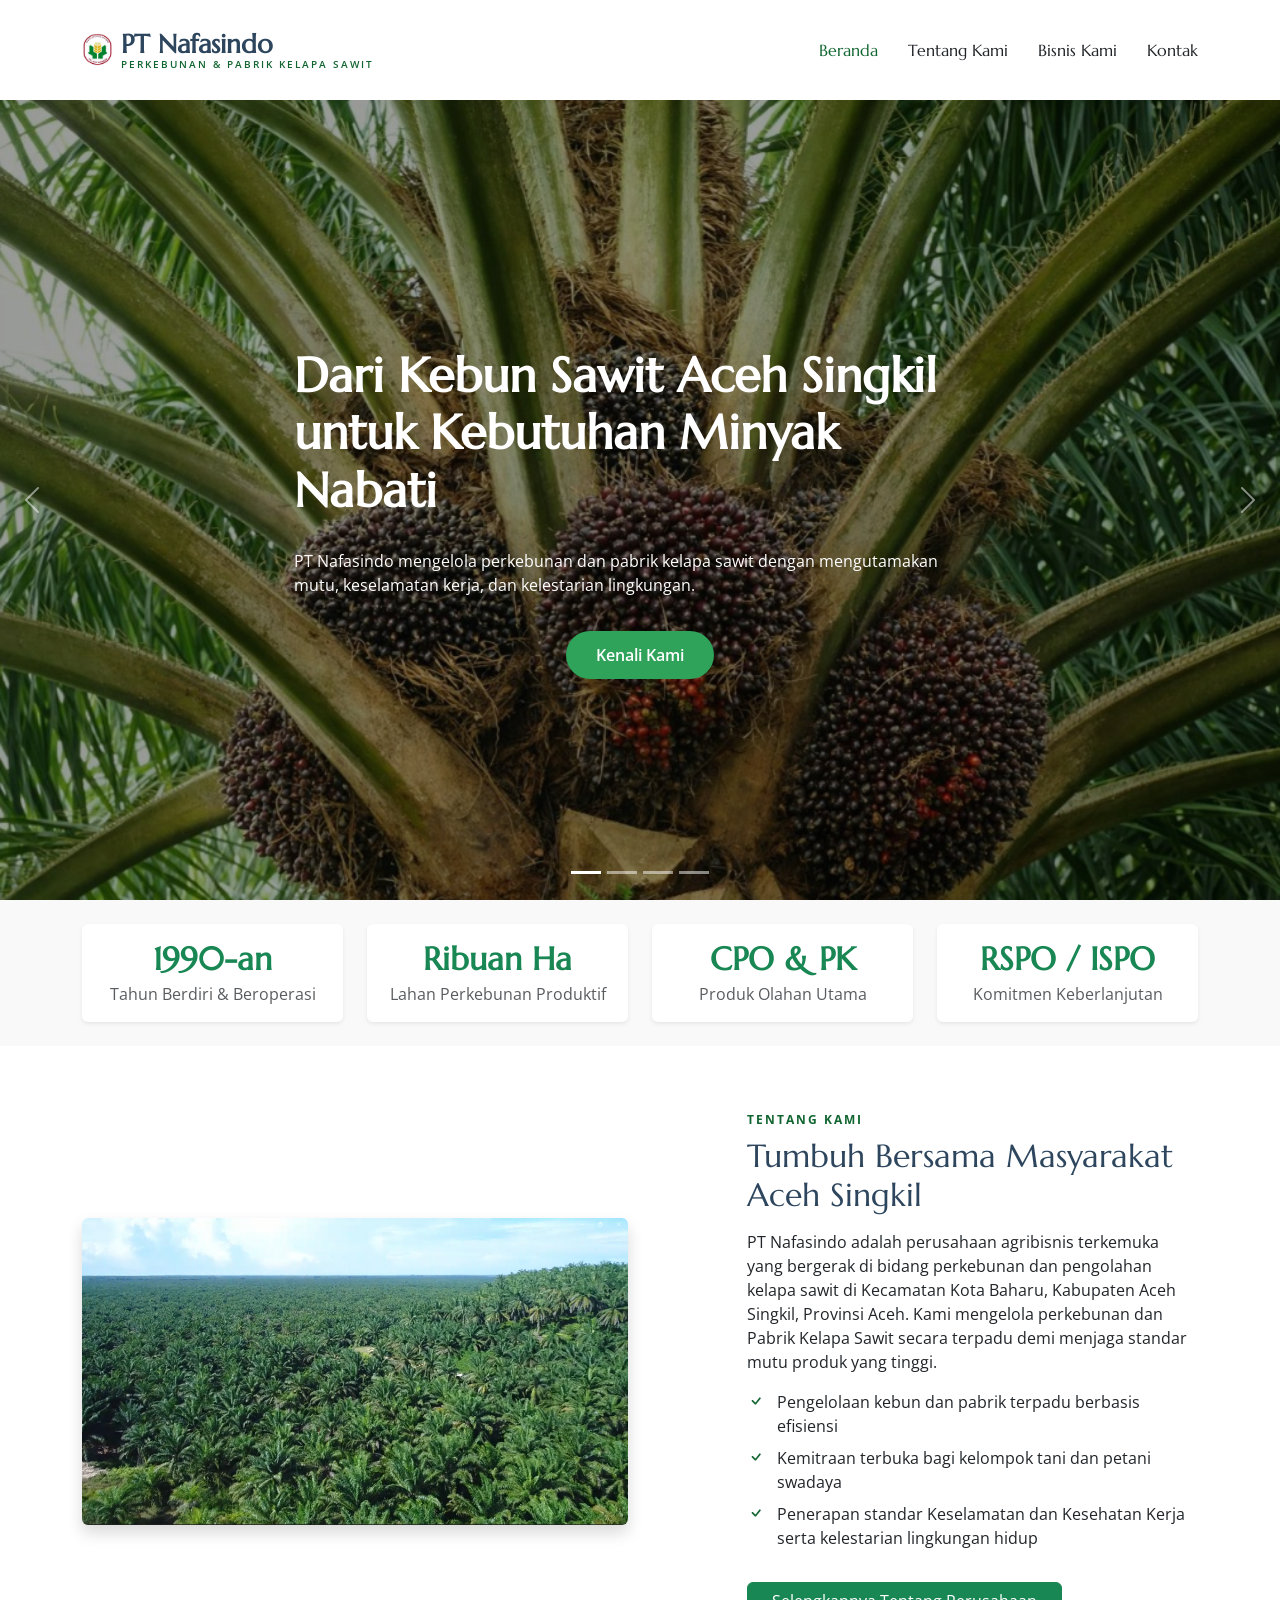
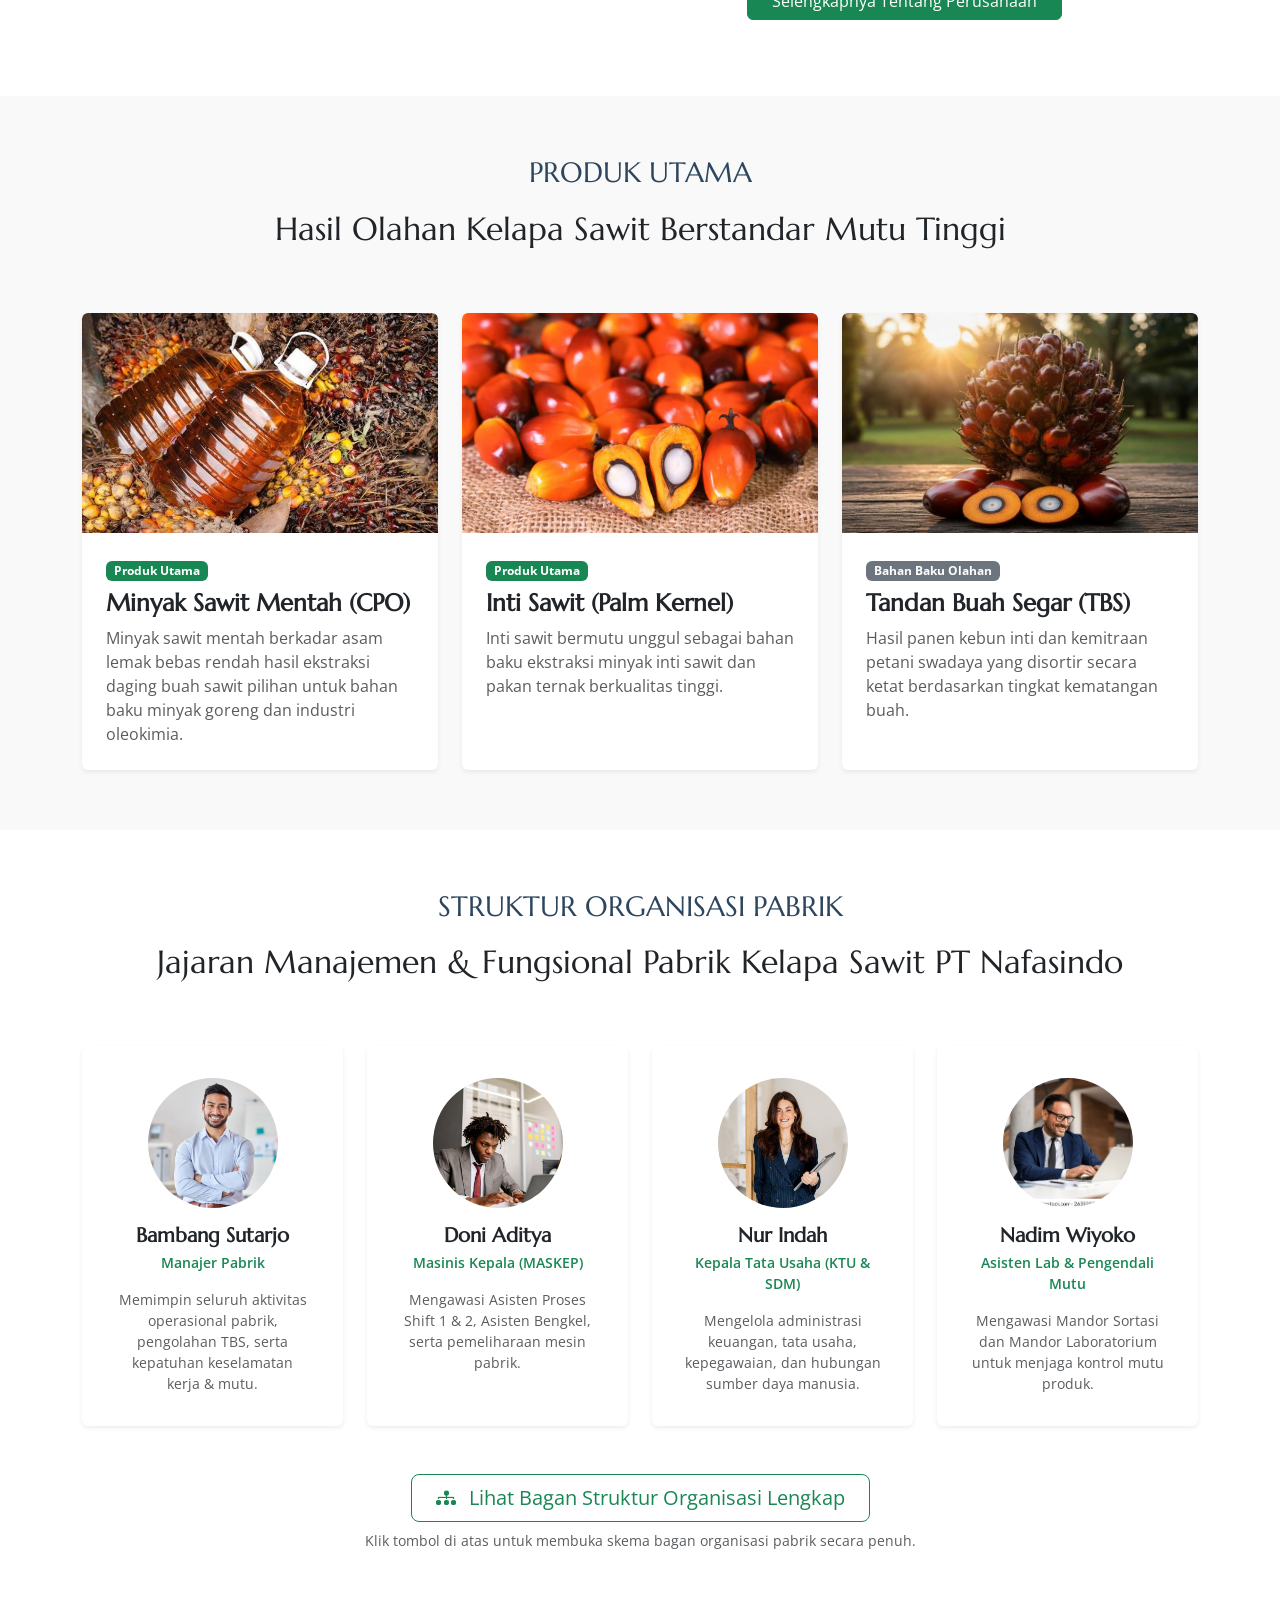
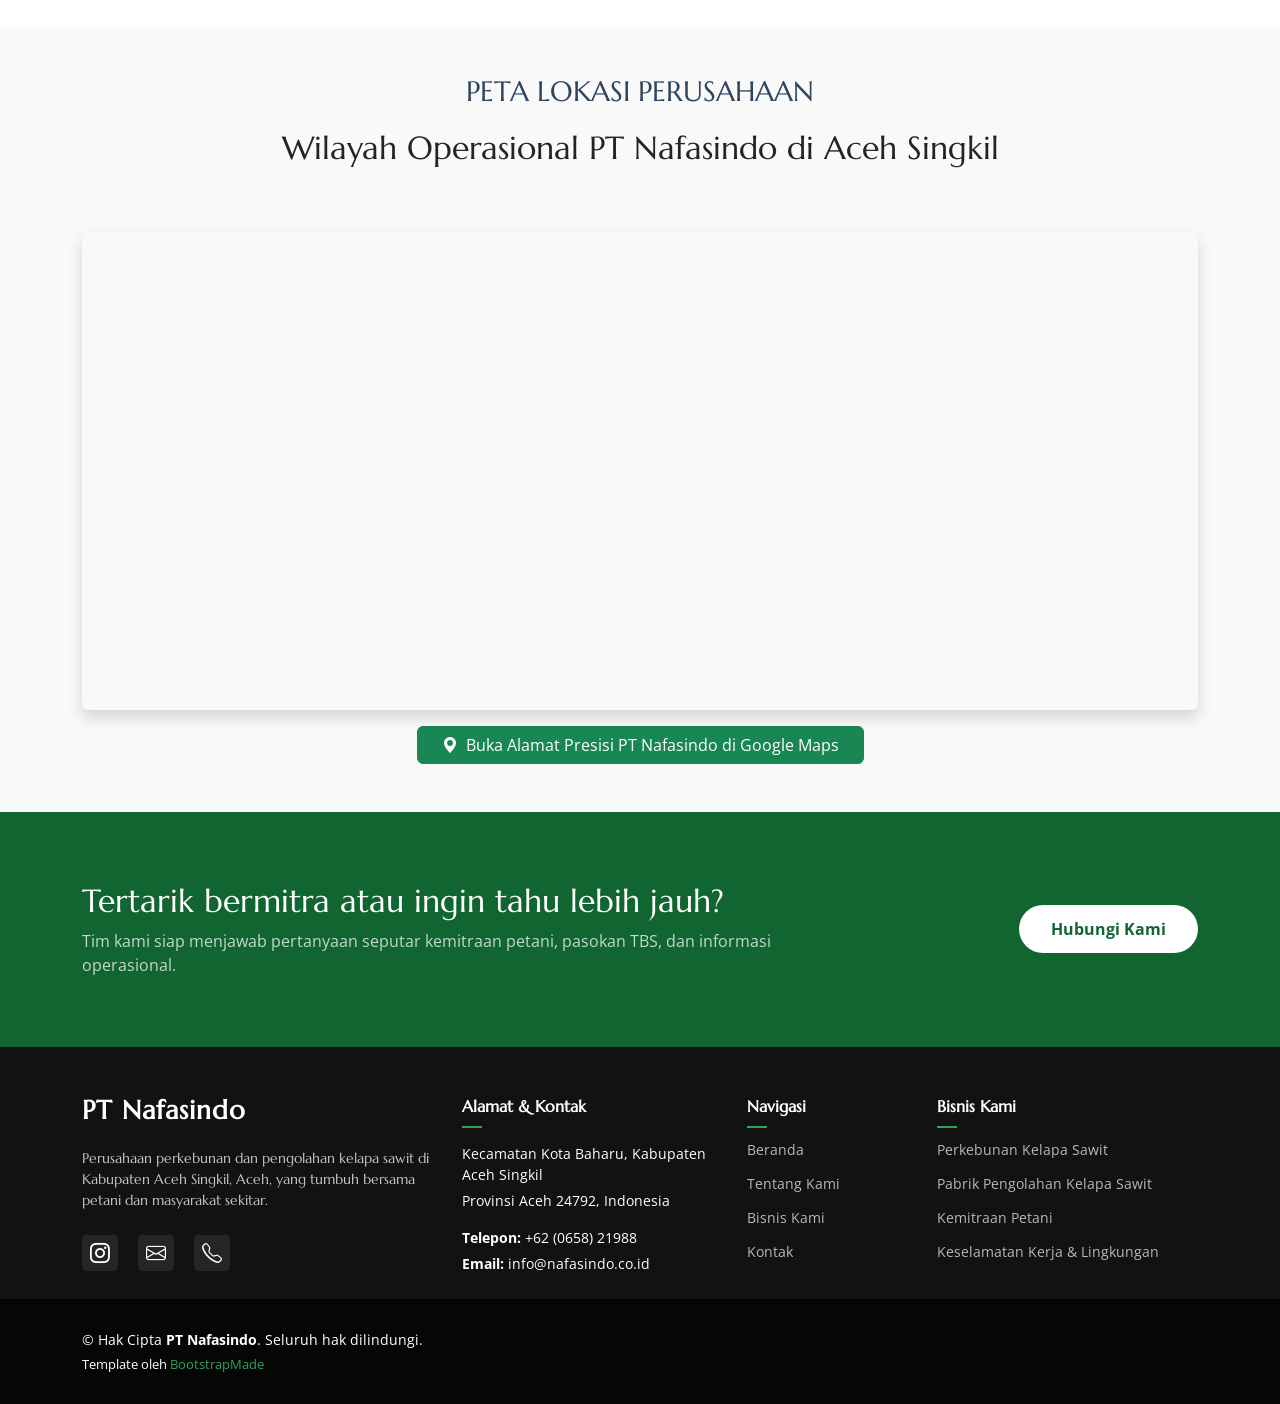
==== index.html @ 1cd4e0b7 "pindah file ke akar" ====
<!DOCTYPE html>
<html lang="id">

<head>
  <meta charset="utf-8">
  <meta content="width=device-width, initial-scale=1.0" name="viewport">
  <title>Beranda - PT Nafasindo</title>
  <meta name="description" content="PT Nafasindo - Perusahaan Perkebunan dan Pabrik Pengolahan Kelapa Sawit Terintegrasi di Aceh Singkil.">
  <meta name="keywords" content="PT Nafasindo, Kelapa Sawit, Perkebunan Sawit, Aceh Singkil, CPO, Inti Sawit">

  <link href="assets/img/favicon.png" rel="icon">
  <link href="assets/img/apple-touch-icon.png" rel="apple-touch-icon">

  <link href="https://fonts.googleapis.com" rel="preconnect">
  <link href="https://fonts.gstatic.com" rel="preconnect" crossorigin>
  <link href="https://fonts.googleapis.com/css2?family=Open+Sans:ital,wght@0,300;0,400;0,500;0,600;0,700;0,800&family=Marcellus:wght@400&display=swap" rel="stylesheet">

  <link href="assets/vendor/bootstrap/css/bootstrap.min.css" rel="stylesheet">
  <link href="assets/vendor/bootstrap-icons/bootstrap-icons.css" rel="stylesheet">
  <link href="assets/vendor/aos/aos.css" rel="stylesheet">
  <link href="assets/vendor/swiper/swiper-bundle.min.css" rel="stylesheet">
  <link href="assets/vendor/glightbox/css/glightbox.min.css" rel="stylesheet">

  <link href="assets/css/main.css" rel="stylesheet">
  <link href="assets/css/nafasindo.css" rel="stylesheet">
</head>

<body class="index-page">

  <!-- Bilah Navigasi Atas -->
  <header id="header" class="header d-flex align-items-center position-relative">
    <div class="container-fluid container-xl position-relative d-flex align-items-center justify-content-between">
      <a href="index.html" class="logo d-flex align-items-center">
        <img src="assets/img/logo perusahaan.jpg" alt="Logo PT Nafasindo" class="me-2" style="max-height: 40px;">
        <span class="sitename">PT Nafasindo<small>PERKEBUNAN &amp; PABRIK KELAPA SAWIT</small></span>
      </a>

      <nav id="navmenu" class="navmenu">
        <ul>
          <li><a href="index.html" class="active">Beranda</a></li>
          <li><a href="about.html">Tentang Kami</a></li>
          <li><a href="services.html">Bisnis Kami</a></li>
          <li><a href="contact.html">Kontak</a></li>
        </ul>
        <i class="mobile-nav-toggle d-xl-none bi bi-list"></i>
      </nav>
    </div>
  </header>

  <main class="main">

    <!-- Bagian Spanduk Utama -->
    <section id="hero" class="hero section dark-background">
      <div id="hero-carousel" class="carousel slide carousel-fade" data-bs-ride="carousel" data-bs-interval="5000">

        <div class="carousel-item active">
          <img src="assets/img/pohon-sawit.jpg" alt="Tandan buah kelapa sawit di pohon">
          <div class="carousel-container">
            <h2>Dari Kebun Sawit Aceh Singkil untuk Kebutuhan Minyak Nabati</h2>
            <p>PT Nafasindo mengelola perkebunan dan pabrik kelapa sawit dengan mengutamakan mutu, keselamatan kerja, dan kelestarian lingkungan.</p>
            <a href="about.html" class="btn-hero">Kenali Kami</a>
          </div>
        </div>

        <div class="carousel-item">
          <img src="assets/img/kebun-nafasindo.png" alt="Hamparan kebun kelapa sawit PT Nafasindo">
          <div class="carousel-container">
            <h2>Hamparan Kebun yang Dikelola Sepenuh Hati</h2>
            <p>Perawatan tanaman yang teratur menjadi dasar buah sawit yang bermutu dan hasil panen yang berkelanjutan.</p>
            <a href="services.html#perkebunan" class="btn-hero">Lihat Perkebunan</a>
          </div>
        </div>

        <div class="carousel-item">
          <img src="assets/img/kemitraan-petani.jpg" alt="Penyerahan dokumen kemitraan PT Nafasindo dengan kelompok tani">
          <div class="carousel-container">
            <h2>Kolaborasi bersama Masyarakat</h2>
            <p>Peluncuran perdana program kemitraan PT Nafasindo dengan kelompok tani sekitar perusahaan.</p>
            <a href="services.html#kemitraan" class="btn-hero">Program Kemitraan</a>
          </div>
        </div>

        <div class="carousel-item">
          <img src="assets/img/buah-sawit-2.jpg" alt="Tandan buah sawit segar siap panen">
          <div class="carousel-container">
            <h2>Tandan Buah Segar Pilihan</h2>
            <p>Buah yang dipanen pada tingkat kematangan tepat menghasilkan rendemen minyak yang lebih baik.</p>
            <a href="services.html#pabrik" class="btn-hero">Pengolahan Kami</a>
          </div>
        </div>

        <a class="carousel-control-prev" href="#hero-carousel" role="button" data-bs-slide="prev">
          <span class="carousel-control-prev-icon bi bi-chevron-left" aria-hidden="true"></span>
        </a>
        <a class="carousel-control-next" href="#hero-carousel" role="button" data-bs-slide="next">
          <span class="carousel-control-next-icon bi bi-chevron-right" aria-hidden="true"></span>
        </a>
        <ol class="carousel-indicators"></ol>
      </div>
    </section>

    <!-- Ringkasan Statistik Perusahaan -->
    <section class="section py-4 light-background">
      <div class="container">
        <div class="row gy-4 text-center">
          <div class="col-lg-3 col-md-6" data-aos="fade-up" data-aos-delay="100">
            <div class="p-3 bg-white shadow-sm rounded">
              <h2 class="fw-bold text-success mb-1">1990-an</h2>
              <p class="text-muted mb-0">Tahun Berdiri &amp; Beroperasi</p>
            </div>
          </div>
          <div class="col-lg-3 col-md-6" data-aos="fade-up" data-aos-delay="200">
            <div class="p-3 bg-white shadow-sm rounded">
              <h2 class="fw-bold text-success mb-1">Ribuan Ha</h2>
              <p class="text-muted mb-0">Lahan Perkebunan Produktif</p>
            </div>
          </div>
          <div class="col-lg-3 col-md-6" data-aos="fade-up" data-aos-delay="300">
            <div class="p-3 bg-white shadow-sm rounded">
              <h2 class="fw-bold text-success mb-1">CPO &amp; PK</h2>
              <p class="text-muted mb-0">Produk Olahan Utama</p>
            </div>
          </div>
          <div class="col-lg-3 col-md-6" data-aos="fade-up" data-aos-delay="400">
            <div class="p-3 bg-white shadow-sm rounded">
              <h2 class="fw-bold text-success mb-1">RSPO / ISPO</h2>
              <p class="text-muted mb-0">Komitmen Keberlanjutan</p>
            </div>
          </div>
        </div>
      </div>
    </section>

    <!-- Bagian Ringkasan Tentang Kami -->
    <section id="tentang" class="section">
      <div class="container">
        <div class="row gy-4 align-items-center justify-content-between">
          <div class="col-lg-6" data-aos="zoom-out">
            <img src="assets/img/kebun-nafasindo.png" alt="Kebun sawit PT Nafasindo dari udara" class="img-fluid rounded shadow nf-photo">
          </div>
          <div class="col-lg-5" data-aos="fade-up" data-aos-delay="100">
            <span class="nf-tag">Tentang Kami</span>
            <h2 class="content-title mb-3">Tumbuh Bersama Masyarakat Aceh Singkil</h2>
            <p>PT Nafasindo adalah perusahaan agribisnis terkemuka yang bergerak di bidang perkebunan dan pengolahan kelapa sawit di Kecamatan Kota Baharu, Kabupaten Aceh Singkil, Provinsi Aceh. Kami mengelola perkebunan dan Pabrik Kelapa Sawit secara terpadu demi menjaga standar mutu produk yang tinggi.</p>
            <ul class="list-unstyled list-check">
              <li>Pengelolaan kebun dan pabrik terpadu berbasis efisiensi</li>
              <li>Kemitraan terbuka bagi kelompok tani dan petani swadaya</li>
              <li>Penerapan standar Keselamatan dan Kesehatan Kerja serta kelestarian lingkungan hidup</li>
            </ul>
            <p><a href="about.html" class="btn btn-success px-4 mt-2">Selengkapnya Tentang Perusahaan</a></p>
          </div>
        </div>
      </div>
    </section>

    <!-- Bagian Produk -->
    <section class="section light-background">
      <div class="container section-title" data-aos="fade-up">
        <h2>PRODUK UTAMA</h2>
        <p>Hasil Olahan Kelapa Sawit Berstandar Mutu Tinggi</p>
      </div>
      <div class="container">
        <div class="row gy-4">
          <div class="col-lg-4 col-md-6" data-aos="fade-up" data-aos-delay="100">
            <div class="card border-0 shadow-sm h-100 overflow-hidden">
              <img src="assets/img/minyak sawit mentah.jpg" class="card-img-top" alt="Minyak Sawit Mentah" style="height: 220px; object-fit: cover;">
              <div class="card-body p-4">
                <span class="badge bg-success mb-2">Produk Utama</span>
                <h4 class="card-title fw-bold">Minyak Sawit Mentah (CPO)</h4>
                <p class="card-text text-muted">Minyak sawit mentah berkadar asam lemak bebas rendah hasil ekstraksi daging buah sawit pilihan untuk bahan baku minyak goreng dan industri oleokimia.</p>
              </div>
            </div>
          </div>
          <div class="col-lg-4 col-md-6" data-aos="fade-up" data-aos-delay="200">
            <div class="card border-0 shadow-sm h-100 overflow-hidden">
              <img src="assets/img/palm kernel.webp" class="card-img-top" alt="Inti Sawit" style="height: 220px; object-fit: cover;">
              <div class="card-body p-4">
                <span class="badge bg-success mb-2">Produk Utama</span>
                <h4 class="card-title fw-bold">Inti Sawit (Palm Kernel)</h4>
                <p class="card-text text-muted">Inti sawit bermutu unggul sebagai bahan baku ekstraksi minyak inti sawit dan pakan ternak berkualitas tinggi.</p>
              </div>
            </div>
          </div>
          <div class="col-lg-4 col-md-6" data-aos="fade-up" data-aos-delay="300">
            <div class="card border-0 shadow-sm h-100 overflow-hidden">
              <img src="assets/img/tbs.jpg" class="card-img-top" alt="Tandan Buah Segar" style="height: 220px; object-fit: cover;">
              <div class="card-body p-4">
                <span class="badge bg-secondary mb-2">Bahan Baku Olahan</span>
                <h4 class="card-title fw-bold">Tandan Buah Segar (TBS)</h4>
                <p class="card-text text-muted">Hasil panen kebun inti dan kemitraan petani swadaya yang disortir secara ketat berdasarkan tingkat kematangan buah.</p>
              </div>
            </div>
          </div>
        </div>
      </div>
    </section>

    <!-- Bagian Struktur Organisasi -->
    <section class="section">
      <div class="container section-title" data-aos="fade-up">
        <h2>STRUKTUR ORGANISASI PABRIK</h2>
        <p>Jajaran Manajemen &amp; Fungsional Pabrik Kelapa Sawit PT Nafasindo</p>
      </div>
      <div class="container">
        <div class="row gy-4 justify-content-center">
          <div class="col-lg-3 col-md-6" data-aos="fade-up" data-aos-delay="100">
            <div class="card border-0 shadow-sm text-center p-3 h-100">
              <img src="assets/img/manajer pabrik.jpg" class="card-img-top rounded-circle mx-auto mt-3" alt="Manajer Pabrik" style="width: 130px; height: 130px; object-fit: cover;">
              <div class="card-body">
                <h5 class="card-title fw-bold mb-1">Bambang Sutarjo</h5>
                <p class="text-success small fw-semibold">Manajer Pabrik</p>
                <p class="card-text text-muted small">Memimpin seluruh aktivitas operasional pabrik, pengolahan TBS, serta kepatuhan keselamatan kerja &amp; mutu.</p>
              </div>
            </div>
          </div>
          <div class="col-lg-3 col-md-6" data-aos="fade-up" data-aos-delay="200">
            <div class="card border-0 shadow-sm text-center p-3 h-100">
              <img src="assets/img/general manager.avif" class="card-img-top rounded-circle mx-auto mt-3" alt="Masinis Kepala" style="width: 130px; height: 130px; object-fit: cover;">
              <div class="card-body">
                <h5 class="card-title fw-bold mb-1">Doni Aditya</h5>
                <p class="text-success small fw-semibold">Masinis Kepala (MASKEP)</p>
                <p class="card-text text-muted small">Mengawasi Asisten Proses Shift 1 &amp; 2, Asisten Bengkel, serta pemeliharaan mesin pabrik.</p>
              </div>
            </div>
          </div>
          <div class="col-lg-3 col-md-6" data-aos="fade-up" data-aos-delay="300">
            <div class="card border-0 shadow-sm text-center p-3 h-100">
              <img src="assets/img/manajer humas.jpg" class="card-img-top rounded-circle mx-auto mt-3" alt="Kepala Tata Usaha" style="width: 130px; height: 130px; object-fit: cover;">
              <div class="card-body">
                <h5 class="card-title fw-bold mb-1">Nur Indah</h5>
                <p class="text-success small fw-semibold">Kepala Tata Usaha (KTU &amp; SDM)</p>
                <p class="card-text text-muted small">Mengelola administrasi keuangan, tata usaha, kepegawaian, dan hubungan sumber daya manusia.</p>
              </div>
            </div>
          </div>
          <div class="col-lg-3 col-md-6" data-aos="fade-up" data-aos-delay="400">
            <div class="card border-0 shadow-sm text-center p-3 h-100">
              <img src="assets/img/direktur.webp" class="card-img-top rounded-circle mx-auto mt-3" alt="Asisten Lab" style="width: 130px; height: 130px; object-fit: cover;">
              <div class="card-body">
                <h5 class="card-title fw-bold mb-1">Nadim Wiyoko</h5>
                <p class="text-success small fw-semibold">Asisten Lab &amp; Pengendali Mutu</p>
                <p class="card-text text-muted small">Mengawasi Mandor Sortasi dan Mandor Laboratorium untuk menjaga kontrol mutu produk.</p>
              </div>
            </div>
          </div>
        </div>

        <!-- Tombol Tautan Pop-up Bagan Struktur Organisasi -->
        <div class="row mt-5">
          <div class="col-12 text-center" data-aos="fade-up">
            <a href="assets/img/bagan nafasindo.png" class="btn btn-outline-success btn-lg px-4 glightbox" data-gallery="bagan-struktur" title="Bagan Struktur Organisasi Pabrik PT Nafasindo">
              <i class="bi bi-diagram-3-fill me-2"></i> Lihat Bagan Struktur Organisasi Lengkap
            </a>
            <p class="text-muted small mt-2">Klik tombol di atas untuk membuka skema bagan organisasi pabrik secara penuh.</p>
          </div>
        </div>

      </div>
    </section>

    <!-- Bagian Peta Lokasi dengan Tombol Langsung ke Alamat Google Maps -->
    <section class="section light-background py-5">
      <div class="container section-title" data-aos="fade-up">
        <h2>PETA LOKASI PERUSAHAAN</h2>
        <p>Wilayah Operasional PT Nafasindo di Aceh Singkil</p>
      </div>
      <div class="container" data-aos="fade-up" data-aos-delay="100">
        <div class="row gy-4">
          <div class="col-lg-12">
            <div class="ratio ratio-21x9 shadow rounded overflow-hidden">
              <iframe 
                src="https://www.google.com/maps/embed?pb=!1m18!1m12!1m3!1d3988.423180470559!2d97.9734185!3d2.3482703!2m3!1f0!2f0!3f0!3m2!1i1024!2i768!4f13.1!3m3!1m2!1s0x302b1154cce050b1%3A0xb3bd38392576bbf1!2sPT.%20Nafasindo!5e0!3m2!1sid!2sid!4v1700000000000!5m2!1sid!2sid" 
                style="border:0;" 
                allowfullscreen="" 
                loading="lazy" 
                referrerpolicy="no-referrer-when-downgrade">
              </iframe>
            </div>
            <div class="text-center mt-3">
              <a href="https://maps.app.goo.gl/V1RDeCjv9b3nRRBUA" target="_blank" class="btn btn-success px-4">
                <i class="bi bi-geo-alt-fill me-2"></i>Buka Alamat Presisi PT Nafasindo di Google Maps
              </a>
            </div>
          </div>
        </div>
      </div>
    </section>

    <!-- Spanduk Imbauan / Kontak -->
    <section class="nf-band">
      <div class="container">
        <div class="row align-items-center gy-3">
          <div class="col-lg-8" data-aos="fade-up">
            <h2>Tertarik bermitra atau ingin tahu lebih jauh?</h2>
            <p class="mb-0 opacity-75">Tim kami siap menjawab pertanyaan seputar kemitraan petani, pasokan TBS, dan informasi operasional.</p>
          </div>
          <div class="col-lg-4 text-lg-end" data-aos="fade-up" data-aos-delay="100">
            <a href="contact.html" class="btn-band">Hubungi Kami</a>
          </div>
        </div>
      </div>
    </section>

  </main>

  <!-- Catatan Bawah / Footer -->
  <footer id="footer" class="footer dark-background">
    <div class="footer-top">
      <div class="container">
        <div class="row gy-4">
          <div class="col-lg-4 col-md-12 footer-about">
            <a href="index.html" class="logo d-flex align-items-center">
              <span class="sitename">PT Nafasindo</span>
            </a>
            <p class="mt-3 opacity-75">Perusahaan perkebunan dan pengolahan kelapa sawit di Kabupaten Aceh Singkil, Aceh, yang tumbuh bersama petani dan masyarakat sekitar.</p>
            <div class="social-links d-flex mt-4 gap-3">
              <a href="https://instagram.com/infoupnyk" target="_blank" class="text-white fs-5" title="Instagram @infoupnyk"><i class="bi bi-instagram"></i></a>
              <a href="mailto:info@nafasindo.co.id" class="text-white fs-5" title="Email Perusahaan"><i class="bi bi-envelope"></i></a>
              <a href="tel:+6265821988" class="text-white fs-5" title="Telepon Perusahaan"><i class="bi bi-telephone"></i></a>
            </div>
          </div>

          <div class="col-lg-3 col-md-6 footer-contact">
            <h4>Alamat &amp; Kontak</h4>
            <p>Kecamatan Kota Baharu, Kabupaten Aceh Singkil</p>
            <p>Provinsi Aceh 24792, Indonesia</p>
            <p class="mt-3"><strong>Telepon:</strong> <span>+62 (0658) 21988</span></p>
            <p><strong>Email:</strong> <span>info@nafasindo.co.id</span></p>
          </div>

          <div class="col-lg-2 col-md-6 footer-links">
            <h4>Navigasi</h4>
            <ul>
              <li><a href="index.html">Beranda</a></li>
              <li><a href="about.html">Tentang Kami</a></li>
              <li><a href="services.html">Bisnis Kami</a></li>
              <li><a href="contact.html">Kontak</a></li>
            </ul>
          </div>

          <div class="col-lg-3 col-md-6 footer-links">
            <h4>Bisnis Kami</h4>
            <ul>
              <li><a href="services.html#perkebunan">Perkebunan Kelapa Sawit</a></li>
              <li><a href="services.html#pabrik">Pabrik Pengolahan Kelapa Sawit</a></li>
              <li><a href="services.html#kemitraan">Kemitraan Petani</a></li>
              <li><a href="services.html#k3">Keselamatan Kerja &amp; Lingkungan</a></li>
            </ul>
          </div>
        </div>
      </div>
    </div>

    <div class="copyright text-center">
      <div class="container d-flex flex-column flex-lg-row justify-content-center justify-content-lg-between align-items-center">
        <div class="d-flex flex-column align-items-center align-items-lg-start">
          <div>© Hak Cipta <strong><span>PT Nafasindo</span></strong>. Seluruh hak dilindungi.</div>
          <div class="credits">
            Template oleh <a href="https://bootstrapmade.com/">BootstrapMade</a>
          </div>
        </div>
      </div>
    </div>
  </footer>

  <a href="#" id="scroll-top" class="scroll-top d-flex align-items-center justify-content-center"><i class="bi bi-arrow-up-short"></i></a>
  <div id="preloader"></div>

  <script src="assets/vendor/bootstrap/js/bootstrap.bundle.min.js"></script>
  <script src="assets/vendor/aos/aos.js"></script>
  <script src="assets/vendor/swiper/swiper-bundle.min.js"></script>
  <script src="assets/vendor/glightbox/js/glightbox.min.js"></script>
  <script src="assets/js/main.js"></script>

</body>

</html>
---- assets/css/main.css ----
/**
* Template Name: AgriCulture
* Template URL: https://bootstrapmade.com/agriculture-bootstrap-website-template/
* Updated: Aug 07 2024 with Bootstrap v5.3.3
* Author: BootstrapMade.com
* License: https://bootstrapmade.com/license/
*/

/*--------------------------------------------------------------
# Font & Color Variables
# Help: https://bootstrapmade.com/color-system/
--------------------------------------------------------------*/
/* Fonts */
:root {
  --default-font: "Open Sans",  system-ui, -apple-system, "Segoe UI", Roboto, "Helvetica Neue", Arial, "Noto Sans", "Liberation Sans", sans-serif, "Apple Color Emoji", "Segoe UI Emoji", "Segoe UI Symbol", "Noto Color Emoji";
  --heading-font: "Marcellus",  sans-serif;
  --nav-font: "Marcellus",  sans-serif;
}

/* Global Colors - The following color variables are used throughout the website. Updating them here will change the color scheme of the entire website */
:root { 
  --background-color: #ffffff; /* Background color for the entire website, including individual sections */
  --default-color: #212529; /* Default color used for the majority of the text content across the entire website */
  --heading-color: #2d465e; /* Color for headings, subheadings and title throughout the website */
  --accent-color: #116530; /* Accent color that represents your brand on the website. It's used for buttons, links, and other elements that need to stand out */
  --surface-color: #ffffff; /* The surface color is used as a background of boxed elements within sections, such as cards, icon boxes, or other elements that require a visual separation from the global background. */
  --contrast-color: #ffffff; /* Contrast color for text, ensuring readability against backgrounds of accent, heading, or default colors. */
}

/* Nav Menu Colors - The following color variables are used specifically for the navigation menu. They are separate from the global colors to allow for more customization options */
:root {
  --nav-color: #212529;  /* The default color of the main navmenu links */
  --nav-hover-color: #116530; /* Applied to main navmenu links when they are hovered over or active */
  --nav-mobile-background-color: #ffffff; /* Used as the background color for mobile navigation menu */
  --nav-dropdown-background-color: #ffffff; /* Used as the background color for dropdown items that appear when hovering over primary navigation items */
  --nav-dropdown-color: #212529; /* Used for navigation links of the dropdown items in the navigation menu. */
  --nav-dropdown-hover-color: #116530; /* Similar to --nav-hover-color, this color is applied to dropdown navigation links when they are hovered over. */
}

/* Color Presets - These classes override global colors when applied to any section or element, providing reuse of the sam color scheme. */

.light-background {
  --background-color: #f9f9f9;
  --surface-color: #ffffff;
}

.dark-background {
  --background-color: #060606;
  --default-color: #ffffff;
  --heading-color: #ffffff;
  --accent-color: #2ea359;
  --surface-color: #252525;
  --contrast-color: #ffffff;
}

/* Smooth scroll */
:root {
  scroll-behavior: smooth;
}

/*--------------------------------------------------------------
# General Styling & Shared Classes
--------------------------------------------------------------*/
body {
  color: var(--default-color);
  background-color: var(--background-color);
  font-family: var(--default-font);
}

a {
  color: var(--accent-color);
  text-decoration: none;
  transition: 0.3s;
}

a:hover {
  color: color-mix(in srgb, var(--accent-color), transparent 25%);
  text-decoration: none;
}

h1,
h2,
h3,
h4,
h5,
h6 {
  color: var(--heading-color);
  font-family: var(--heading-font);
}

/* PHP Email Form Messages
------------------------------*/
.php-email-form .error-message {
  display: none;
  background: #df1529;
  color: #ffffff;
  text-align: left;
  padding: 15px;
  margin-bottom: 24px;
  font-weight: 600;
}

.php-email-form .sent-message {
  display: none;
  color: #ffffff;
  background: #059652;
  text-align: center;
  padding: 15px;
  margin-bottom: 24px;
  font-weight: 600;
}

.php-email-form .loading {
  display: none;
  background: var(--surface-color);
  text-align: center;
  padding: 15px;
  margin-bottom: 24px;
}

.php-email-form .loading:before {
  content: "";
  display: inline-block;
  border-radius: 50%;
  width: 24px;
  height: 24px;
  margin: 0 10px -6px 0;
  border: 3px solid var(--accent-color);
  border-top-color: var(--surface-color);
  animation: php-email-form-loading 1s linear infinite;
}

@keyframes php-email-form-loading {
  0% {
    transform: rotate(0deg);
  }

  100% {
    transform: rotate(360deg);
  }
}

/* Pulsating Play Button
------------------------------*/
.pulsating-play-btn {
  width: 94px;
  height: 94px;
  background: radial-gradient(var(--accent-color) 50%, color-mix(in srgb, var(--accent-color), transparent 75%) 52%);
  border-radius: 50%;
  display: block;
  position: relative;
  overflow: hidden;
}

.pulsating-play-btn:before {
  content: "";
  position: absolute;
  width: 120px;
  height: 120px;
  animation-delay: 0s;
  animation: pulsate-play-btn 2s;
  animation-direction: forwards;
  animation-iteration-count: infinite;
  animation-timing-function: steps;
  opacity: 1;
  border-radius: 50%;
  border: 5px solid color-mix(in srgb, var(--accent-color), transparent 30%);
  top: -15%;
  left: -15%;
  background: rgba(198, 16, 0, 0);
}

.pulsating-play-btn:after {
  content: "";
  position: absolute;
  left: 50%;
  top: 50%;
  transform: translateX(-40%) translateY(-50%);
  width: 0;
  height: 0;
  border-top: 10px solid transparent;
  border-bottom: 10px solid transparent;
  border-left: 15px solid #fff;
  z-index: 100;
  transition: all 400ms cubic-bezier(0.55, 0.055, 0.675, 0.19);
}

.pulsating-play-btn:hover:before {
  content: "";
  position: absolute;
  left: 50%;
  top: 50%;
  transform: translateX(-40%) translateY(-50%);
  width: 0;
  height: 0;
  border: none;
  border-top: 10px solid transparent;
  border-bottom: 10px solid transparent;
  border-left: 15px solid #fff;
  z-index: 200;
  animation: none;
  border-radius: 0;
}

.pulsating-play-btn:hover:after {
  border-left: 15px solid var(--accent-color);
  transform: scale(20);
}

@keyframes pulsate-play-btn {
  0% {
    transform: scale(0.6, 0.6);
    opacity: 1;
  }

  100% {
    transform: scale(1, 1);
    opacity: 0;
  }
}

/*--------------------------------------------------------------
# Global Header
--------------------------------------------------------------*/
.header {
  color: var(--default-color);
  background-color: var(--background-color);
  padding: 20px 0;
  transition: all 0.5s;
  z-index: 997;
}

.header .logo {
  line-height: 1;
}

.header .logo img {
  max-height: 32px;
  margin-right: 8px;
}

.header .logo h1 {
  font-size: 30px;
  margin: 0;
  font-weight: 700;
  color: var(--heading-color);
}

.scrolled .header {
  box-shadow: 0px 0 18px color-mix(in srgb, var(--default-color), transparent 85%);
}

/*--------------------------------------------------------------
# Navigation Menu
--------------------------------------------------------------*/
/* Navmenu - Desktop */
@media (min-width: 1200px) {
  .navmenu {
    padding: 0;
  }

  .navmenu ul {
    margin: 0;
    padding: 0;
    display: flex;
    list-style: none;
    align-items: center;
  }

  .navmenu li {
    position: relative;
  }

  .navmenu a,
  .navmenu a:focus {
    color: var(--nav-color);
    padding: 18px 15px;
    font-size: 16px;
    font-family: var(--nav-font);
    font-weight: 400;
    display: flex;
    align-items: center;
    justify-content: space-between;
    white-space: nowrap;
    transition: 0.3s;
  }

  .navmenu a i,
  .navmenu a:focus i {
    font-size: 12px;
    line-height: 0;
    margin-left: 5px;
    transition: 0.3s;
  }

  .navmenu li:last-child a {
    padding-right: 0;
  }

  .navmenu li:hover>a,
  .navmenu .active,
  .navmenu .active:focus {
    color: var(--nav-hover-color);
  }

  .navmenu .dropdown ul {
    margin: 0;
    padding: 10px 0;
    background: var(--nav-dropdown-background-color);
    display: block;
    position: absolute;
    visibility: hidden;
    left: 14px;
    top: 130%;
    opacity: 0;
    transition: 0.3s;
    border-radius: 4px;
    z-index: 99;
    box-shadow: 0px 0px 30px color-mix(in srgb, var(--default-color), transparent 85%);
  }

  .navmenu .dropdown ul li {
    min-width: 200px;
  }

  .navmenu .dropdown ul a {
    padding: 10px 20px;
    font-size: 15px;
    text-transform: none;
    color: var(--nav-dropdown-color);
  }

  .navmenu .dropdown ul a i {
    font-size: 12px;
  }

  .navmenu .dropdown ul a:hover,
  .navmenu .dropdown ul .active:hover,
  .navmenu .dropdown ul li:hover>a {
    color: var(--nav-dropdown-hover-color);
  }

  .navmenu .dropdown:hover>ul {
    opacity: 1;
    top: 100%;
    visibility: visible;
  }

  .navmenu .dropdown .dropdown ul {
    top: 0;
    left: -90%;
    visibility: hidden;
  }

  .navmenu .dropdown .dropdown:hover>ul {
    opacity: 1;
    top: 0;
    left: -100%;
    visibility: visible;
  }
}

/* Navmenu - Mobile */
@media (max-width: 1199px) {
  .mobile-nav-toggle {
    color: var(--nav-color);
    font-size: 28px;
    line-height: 0;
    margin-right: 10px;
    cursor: pointer;
    transition: color 0.3s;
  }

  .navmenu {
    padding: 0;
    z-index: 9997;
  }

  .navmenu ul {
    display: none;
    list-style: none;
    position: absolute;
    inset: 60px 20px 20px 20px;
    padding: 10px 0;
    margin: 0;
    border-radius: 6px;
    background-color: var(--nav-mobile-background-color);
    overflow-y: auto;
    transition: 0.3s;
    z-index: 9998;
    box-shadow: 0px 0px 30px color-mix(in srgb, var(--default-color), transparent 90%);
  }

  .navmenu a,
  .navmenu a:focus {
    color: var(--nav-dropdown-color);
    padding: 10px 20px;
    font-family: var(--nav-font);
    font-size: 17px;
    font-weight: 500;
    display: flex;
    align-items: center;
    justify-content: space-between;
    white-space: nowrap;
    transition: 0.3s;
  }

  .navmenu a i,
  .navmenu a:focus i {
    font-size: 12px;
    line-height: 0;
    margin-left: 5px;
    width: 30px;
    height: 30px;
    display: flex;
    align-items: center;
    justify-content: center;
    border-radius: 50%;
    transition: 0.3s;
    background-color: color-mix(in srgb, var(--accent-color), transparent 90%);
  }

  .navmenu a i:hover,
  .navmenu a:focus i:hover {
    background-color: var(--accent-color);
    color: var(--contrast-color);
  }

  .navmenu a:hover,
  .navmenu .active,
  .navmenu .active:focus {
    color: var(--nav-dropdown-hover-color);
  }

  .navmenu .active i,
  .navmenu .active:focus i {
    background-color: var(--accent-color);
    color: var(--contrast-color);
    transform: rotate(180deg);
  }

  .navmenu .dropdown ul {
    position: static;
    display: none;
    z-index: 99;
    padding: 10px 0;
    margin: 10px 20px;
    background-color: var(--nav-dropdown-background-color);
    border: 1px solid color-mix(in srgb, var(--default-color), transparent 90%);
    box-shadow: none;
    transition: all 0.5s ease-in-out;
  }

  .navmenu .dropdown ul ul {
    background-color: rgba(33, 37, 41, 0.1);
  }

  .navmenu .dropdown>.dropdown-active {
    display: block;
    background-color: rgba(33, 37, 41, 0.03);
  }

  .mobile-nav-active {
    overflow: hidden;
  }

  .mobile-nav-active .mobile-nav-toggle {
    color: #fff;
    position: absolute;
    font-size: 32px;
    top: 15px;
    right: 15px;
    margin-right: 0;
    z-index: 9999;
  }

  .mobile-nav-active .navmenu {
    position: fixed;
    overflow: hidden;
    inset: 0;
    background: rgba(33, 37, 41, 0.8);
    transition: 0.3s;
  }

  .mobile-nav-active .navmenu>ul {
    display: block;
  }
}

/*--------------------------------------------------------------
# Global Footer
--------------------------------------------------------------*/
.footer {
  color: var(--default-color);
  background-color: var(--background-color);
  font-size: 14px;
  position: relative;
}

.footer .footer-top {
  background-color: color-mix(in srgb, var(--background-color), white 5%);
  padding-top: 50px;
}

.footer .footer-about .logo {
  line-height: 1;
  margin-bottom: 25px;
}

.footer .footer-about .logo img {
  max-height: 40px;
  margin-right: 6px;
}

.footer .footer-about .logo span {
  color: var(--heading-color);
  font-family: var(--heading-font);
  font-size: 26px;
  font-weight: 700;
  letter-spacing: 1px;
}

.footer .footer-about p {
  font-size: 14px;
  font-family: var(--heading-font);
}

.footer h4 {
  font-size: 16px;
  font-weight: 600;
  position: relative;
  padding-bottom: 12px;
  margin-bottom: 15px;
}

.footer h4::after {
  content: "";
  position: absolute;
  display: block;
  width: 20px;
  height: 2px;
  background: var(--accent-color);
  bottom: 0;
  left: 0;
}

.footer .footer-links {
  margin-bottom: 30px;
}

.footer .footer-links ul {
  list-style: none;
  padding: 0;
  margin: 0;
}

.footer .footer-links ul i {
  padding-right: 2px;
  font-size: 12px;
  line-height: 0;
}

.footer .footer-links ul li {
  padding: 10px 0;
  display: flex;
  align-items: center;
}

.footer .footer-links ul li:first-child {
  padding-top: 0;
}

.footer .footer-links ul a {
  color: color-mix(in srgb, var(--default-color), transparent 30%);
  display: inline-block;
  line-height: 1;
}

.footer .footer-links ul a:hover {
  color: var(--accent-color);
}

.footer .footer-contact p {
  margin-bottom: 5px;
}

.footer .copyright {
  padding: 30px 0;
}

.footer .copyright p {
  margin-bottom: 0;
}

.footer .credits {
  margin-top: 5px;
  font-size: 13px;
}

.footer .social-links a {
  font-size: 18px;
  display: inline-block;
  background: color-mix(in srgb, var(--default-color), transparent 92%);
  color: var(--accent-color);
  line-height: 1;
  padding: 8px 0;
  margin-right: 4px;
  border-radius: 4px;
  text-align: center;
  width: 36px;
  height: 36px;
  transition: 0.3s;
}

.footer .social-links a:hover {
  color: var(--contrast-color);
  background: var(--accent-color);
  text-decoration: none;
}

/*--------------------------------------------------------------
# Preloader
--------------------------------------------------------------*/
#preloader {
  position: fixed;
  inset: 0;
  z-index: 999999;
  overflow: hidden;
  background: var(--background-color);
  transition: all 0.6s ease-out;
}

#preloader:before {
  content: "";
  position: fixed;
  top: calc(50% - 30px);
  left: calc(50% - 30px);
  border: 6px solid #ffffff;
  border-color: var(--accent-color) transparent var(--accent-color) transparent;
  border-radius: 50%;
  width: 60px;
  height: 60px;
  animation: animate-preloader 1.5s linear infinite;
}

@keyframes animate-preloader {
  0% {
    transform: rotate(0deg);
  }

  100% {
    transform: rotate(360deg);
  }
}

/*--------------------------------------------------------------
# Scroll Top Button
--------------------------------------------------------------*/
.scroll-top {
  position: fixed;
  visibility: hidden;
  opacity: 0;
  right: 15px;
  bottom: 15px;
  z-index: 99999;
  background-color: var(--accent-color);
  width: 40px;
  height: 40px;
  border-radius: 4px;
  transition: all 0.4s;
}

.scroll-top i {
  font-size: 24px;
  color: var(--contrast-color);
  line-height: 0;
}

.scroll-top:hover {
  background-color: color-mix(in srgb, var(--accent-color), transparent 20%);
  color: var(--contrast-color);
}

.scroll-top.active {
  visibility: visible;
  opacity: 1;
}

/*--------------------------------------------------------------
# Disable aos animation delay on mobile devices
--------------------------------------------------------------*/
@media screen and (max-width: 768px) {
  [data-aos-delay] {
    transition-delay: 0 !important;
  }
}

/*--------------------------------------------------------------
# Global Page Titles & Breadcrumbs
--------------------------------------------------------------*/
.page-title {
  color: var(--default-color);
  background-color: var(--background-color);
  background-size: cover;
  background-position: center;
  background-repeat: no-repeat;
  padding: 80px 0;
  text-align: center;
  position: relative;
}

.page-title:before {
  content: "";
  background-color: color-mix(in srgb, var(--background-color), transparent 50%);
  position: absolute;
  inset: 0;
}

.page-title h1 {
  font-size: 42px;
  font-weight: 700;
  margin-bottom: 10px;
}

.page-title .breadcrumbs ol {
  display: flex;
  flex-wrap: wrap;
  list-style: none;
  justify-content: center;
  padding: 0;
  margin: 0;
  font-size: 16px;
  font-weight: 400;
}

.page-title .breadcrumbs ol li+li {
  padding-left: 10px;
}

.page-title .breadcrumbs ol li+li::before {
  content: "/";
  display: inline-block;
  padding-right: 10px;
  color: color-mix(in srgb, var(--default-color), transparent 50%);
}

/*--------------------------------------------------------------
# Global Sections
--------------------------------------------------------------*/
section,
.section {
  color: var(--default-color);
  background-color: var(--background-color);
  padding: 60px 0;
  scroll-margin-top: 100px;
  overflow: clip;
}

@media (max-width: 1199px) {

  section,
  .section {
    scroll-margin-top: 66px;
  }
}

/*--------------------------------------------------------------
# Global Section Titles
--------------------------------------------------------------*/
.section-title {
  text-align: center;
  padding-bottom: 60px;
  position: relative;
}

.section-title h2 {
  font-size: 28px;
  font-weight: 500;
  margin-bottom: 15px;
}

.section-title p {
  margin-bottom: 0;
  font-family: var(--heading-font);
  font-size: 32px;
}

/*--------------------------------------------------------------
# Hero Section
--------------------------------------------------------------*/
.hero {
  padding: 0;
}

.hero .carousel {
  width: 100%;
  min-height: calc(100vh - 100px);
  padding: 0;
  margin: 0;
  background-color: var(--background-color);
  position: relative;
}

.hero img {
  position: absolute;
  inset: 0;
  display: block;
  width: 100%;
  height: 100%;
  object-fit: cover;
  z-index: 1;
}

.hero .carousel-item {
  position: absolute;
  inset: 0;
  background-size: cover;
  background-position: center;
  background-repeat: no-repeat;
  overflow: hidden;
}

.hero .carousel-item:before {
  content: "";
  background: color-mix(in srgb, var(--background-color), transparent 60%);
  position: absolute;
  inset: 0;
  z-index: 2;
}

.hero .carousel-container {
  position: absolute;
  inset: 90px 64px 64px 64px;
  display: flex;
  justify-content: center;
  align-items: center;
  flex-direction: column;
  z-index: 3;
}

.hero h2 {
  margin-bottom: 30px;
  font-size: 48px;
  font-weight: 700;
  animation: fadeInDown 1s both;
}

@media (max-width: 768px) {
  .hero h2 {
    font-size: 30px;
  }
}

.hero p {
  animation: fadeInDown 1s both 0.2s;
}

@media (min-width: 1024px) {

  .hero h2,
  .hero p {
    max-width: 60%;
  }
}

.hero .btn-get-started {
  color: var(--contrast-color);
  background: var(--accent-color);
  font-family: var(--heading-font);
  font-weight: 500;
  font-size: 15px;
  letter-spacing: 1px;
  display: inline-block;
  padding: 8px 32px;
  border-radius: 50px;
  transition: 0.5s;
  margin: 10px;
  animation: fadeInUp 1s both 0.4s;
}

.hero .btn-get-started:hover {
  background: color-mix(in srgb, var(--accent-color), transparent 20%);
}

.hero .carousel-control-prev,
.hero .carousel-control-next {
  width: 10%;
  transition: 0.3s;
  opacity: 0.5;
}

.hero .carousel-control-prev:focus,
.hero .carousel-control-next:focus {
  opacity: 0.5;
}

.hero .carousel-control-prev:hover,
.hero .carousel-control-next:hover {
  opacity: 0.9;
}

@media (min-width: 1024px) {

  .hero .carousel-control-prev,
  .hero .carousel-control-next {
    width: 5%;
  }
}

.hero .carousel-control-next-icon,
.hero .carousel-control-prev-icon {
  background: none;
  font-size: 32px;
  line-height: 1;
}

.hero .carousel-indicators {
  list-style: none;
}

.hero .carousel-indicators li {
  cursor: pointer;
}

@keyframes fadeInUp {
  from {
    opacity: 0;
    transform: translate3d(0, 100%, 0);
  }

  to {
    opacity: 1;
    transform: translate3d(0, 0, 0);
  }
}

@keyframes fadeInDown {
  from {
    opacity: 0;
    transform: translate3d(0, -100%, 0);
  }

  to {
    opacity: 1;
    transform: translate3d(0, 0, 0);
  }
}

/*--------------------------------------------------------------
# Services Section
--------------------------------------------------------------*/
.services .section-title h2 {
  color: var(--accent-color);
  font-size: 20px;
}

.services .content .service-item {
  background-color: var(--surface-color);
  padding: 20px 30px;
  border-top: 1px solid color-mix(in srgb, var(--default-color), transparent 90%);
  border-left: 1px solid color-mix(in srgb, var(--default-color), transparent 90%);
  position: relative;
}

.services .content .service-item .number {
  position: absolute;
  right: 10px;
  top: 10px;
  font-weight: 400;
  color: color-mix(in srgb, var(--default-color), transparent 80%);
}

.services .content .service-item .service-item-icon {
  position: relative;
  margin-bottom: 20px;
  color: var(--accent-color);
}

.services .content .service-item .service-item-icon img {
  width: 50px;
}

.services .content .service-item .service-item-icon:before {
  position: absolute;
  content: "";
  transform: rotate(45deg);
  z-index: -1;
  left: -20px;
  border-top: 40px solid transparent;
  border-bottom: 40px solid transparent;
  border-right: 40px solid var(--accent-color);
  display: none;
}

.services .content .service-item .service-item-icon>span {
  color: var(--default-color);
  font-size: 4rem;
}

.services .content .service-item .service-item-content .service-heading {
  font-size: 20px;
  color: var(--default-color);
  font-weight: 400;
}

.services .content .service-item .service-item-content p {
  font-size: 15px;
}

@media (min-width: 769px) {
  .services .content [class^=col-]:nth-child(4n+4) .service-item {
    border-right: 1px solid color-mix(in srgb, var(--default-color), transparent 90%);
  }

  .services .content [class^=col-]:nth-last-child(-n+4) .service-item {
    border-bottom: 1px solid color-mix(in srgb, var(--default-color), transparent 90%);
  }
}

@media (max-width: 768px) {
  .services .content [class^=col-]:nth-child(2n+2) .service-item {
    border-right: 1px solid color-mix(in srgb, var(--default-color), transparent 90%);
  }

  .services .content [class^=col-]:last-child .service-item,
  .services .content [class^=col-]:nth-last-child(2) .service-item {
    border-bottom: 1px solid color-mix(in srgb, var(--default-color), transparent 90%);
  }
}

@media (max-width: 576px) {
  .services .content [class^=col-] .service-item {
    border: 1px solid color-mix(in srgb, var(--default-color), transparent 90%);
    margin-bottom: 10px;
  }
}

/*--------------------------------------------------------------
# About Section
--------------------------------------------------------------*/
.about .section-title {
  margin-bottom: 60px;
}

.about .content {
  background: var(--accent-color);
  color: var(--contrast-color);
  padding: 7rem 0;
}

.about .content .img-overlap {
  margin-top: -150px;
}

.about p {
  color: var(--contrast-color);
}

.about .content-title {
  color: var(--contrast-color);
  font-weight: 300;
  text-align: left;
}

.about .content-title strong {
  font-weight: 700;
}

.about .content-subtitle {
  font-weight: 300;
  color: var(--contrast-color);
  text-transform: uppercase;
  font-size: 1.3rem;
}

/*--------------------------------------------------------------
# Services 2 Section
--------------------------------------------------------------*/
.services-2 {
  overflow: visible;
  margin-bottom: 200px;
}

.services-2 .section-title {
  text-align: left;
}

.services-2 .section-title h2 {
  color: color-mix(in srgb, var(--contrast-color), transparent 50%);
  text-transform: uppercase;
  font-size: 20px;
}

.services-2 .section-title p {
  color: var(--contrast-color);
}

.services-2 .services-carousel-wrap {
  position: relative;
  margin-bottom: -200px;
}

.services-2 .swiper-wrapper {
  height: auto;
}

.services-2 .service-item {
  position: relative;
  overflow: hidden;
}

.services-2 .service-item:before {
  content: "";
  background-color: color-mix(in srgb, var(--background-color), transparent 50%);
  top: 0;
  left: 0;
  right: 0;
  bottom: 0;
  position: absolute;
  opacity: 0;
  visibility: hidden;
  z-index: 1;
  transition: 0.3s all ease;
}

.services-2 .service-item img {
  transition: 0.5s all ease;
  transform: scale(1);
}

.services-2 .service-item .service-item-contents {
  z-index: 9;
  position: absolute;
  bottom: 20px;
  left: 20px;
  right: 20px;
  transition: 0.3s all ease;
  transform: translateY(100%);
  opacity: 0;
  visibility: hidden;
}

.services-2 .service-item .service-item-contents .service-item-category {
  color: var(--accent-color);
  text-transform: uppercase;
}

.services-2 .service-item .service-item-contents .service-item-title {
  color: var(--contrast-color);
  margin-bottom: 0;
}

.services-2 .service-item:hover:before {
  opacity: 1;
  visibility: visible;
}

.services-2 .service-item:hover .service-item-contents {
  transform: translateY(0%);
  opacity: 1;
  visibility: visible;
}

.services-2 .service-item:hover img {
  transform: scale(1.2);
}

.services-2 .navigation-prev,
.services-2 .navigation-next {
  position: absolute;
  top: 50%;
  transform: translateY(-50%);
  z-index: 9;
  width: 46px;
  height: 46px;
  background: var(--contrast-color);
  background-color: none;
  border: none;
  transition: 0.3s all ease;
}

.services-2 .navigation-prev i,
.services-2 .navigation-next i {
  font-size: 2rem;
}

.services-2 .navigation-prev:hover,
.services-2 .navigation-next:hover {
  background-color: var(--accent-color);
  color: var(--contrast-color);
}

.services-2 .navigation-prev {
  left: 10px;
}

.services-2 .navigation-next {
  right: 10px;
}

.services-2 .swiper {
  padding-bottom: 50px;
}

.services-2 .swiper-pagination {
  bottom: 0px;
}

.services-2 .swiper-pagination .swiper-pagination-bullet {
  border-radius: 0;
  width: 20px;
  height: 4px;
  background-color: color-mix(in srgb, var(--background-color), transparent 80%) !important;
  opacity: 1;
}

.services-2 .swiper-pagination .swiper-pagination-bullet-active {
  background-color: var(--accent-color) !important;
}

/*--------------------------------------------------------------
# Testimonials Section
--------------------------------------------------------------*/
.testimonials .testimonial img {
  width: 100px;
  height: 100px;
  border-radius: 50%;
  margin-bottom: 20px;
}

.testimonials .testimonial blockquote p {
  font-size: 20px;
  color: var(--default-color);
  font-weight: 500;
}

.testimonials .testimonial .client-name {
  text-transform: uppercase;
  font-size: 1.2rem;
  color: var(--accent-color);
}

/*--------------------------------------------------------------
# Recent Posts Section
--------------------------------------------------------------*/
.recent-posts .post-item {
  background: var(--surface-color);
  box-shadow: 0px 2px 20px rgba(0, 0, 0, 0.1);
  transition: 0.3s;
}

.recent-posts .post-item .post-img img {
  transition: 0.5s;
}

.recent-posts .post-item .post-date {
  position: absolute;
  right: 0;
  bottom: 0;
  background-color: var(--accent-color);
  color: var(--contrast-color);
  text-transform: uppercase;
  font-size: 13px;
  padding: 6px 12px;
  font-weight: 500;
}

.recent-posts .post-item .post-content {
  padding: 30px;
}

.recent-posts .post-item .post-title {
  color: var(--heading-color);
  font-size: 20px;
  font-weight: 700;
  transition: 0.3s;
  margin-bottom: 15px;
}

.recent-posts .post-item .meta i {
  font-size: 16px;
  color: var(--accent-color);
}

.recent-posts .post-item .meta span {
  font-size: 15px;
  color: color-mix(in srgb, var(--default-color), transparent 50%);
}

.recent-posts .post-item hr {
  color: color-mix(in srgb, var(--default-color), transparent 80%);
  margin: 20px 0;
}

.recent-posts .post-item .readmore {
  display: flex;
  align-items: center;
  font-weight: 600;
  line-height: 1;
  transition: 0.3s;
  color: color-mix(in srgb, var(--default-color), transparent 40%);
}

.recent-posts .post-item .readmore i {
  line-height: 0;
  margin-left: 6px;
  font-size: 16px;
}

.recent-posts .post-item:hover .post-title,
.recent-posts .post-item:hover .readmore {
  color: var(--accent-color);
}

.recent-posts .post-item:hover .post-img img {
  transform: scale(1.1);
}

/*--------------------------------------------------------------
# Call To Action Section
--------------------------------------------------------------*/
.call-to-action .content {
  padding: 20px 0;
}

.call-to-action .content h3 {
  font-weight: 300;
  text-transform: uppercase;
}

.call-to-action .content .form-subscribe .form-control {
  border: 2px solid var(--accent-color);
  background: var(--surface-color);
  border-radius: 0;
}

.call-to-action .content .form-subscribe input[type=email] {
  height: 63px !important;
  color: var(--default-color);
}

.call-to-action .content .form-subscribe input[type=email]:focus {
  box-shadow: none;
}

.call-to-action .content .form-subscribe input[type=email]::placeholder {
  color: color-mix(in srgb, var(--contrast-color), transparent 50%);
}

.call-to-action .content .loading,
.call-to-action .content .error-message,
.call-to-action .content .sent-message {
  margin-top: 15px;
}

.call-to-action .content .btn {
  color: var(--contrast-color);
  background-color: var(--accent-color);
  border: 1px solid var(--accent-color);
  border-radius: 0;
}

.call-to-action .content .btn:hover,
.call-to-action .content .btn:active,
.call-to-action .content .btn:focus {
  box-shadow: none;
  outline: none;
  background-color: var(--contrast-color);
  border: 1px solid var(--contrrast-color);
}

/*--------------------------------------------------------------
# About 3 Section
--------------------------------------------------------------*/
.about-3 .content-title {
  color: var(--accent-color);
  margin-bottom: 30px;
}

.about-3 .btn-cta {
  text-transform: uppercase;
  font-size: 14px;
  padding-top: 20px;
  padding-bottom: 20px;
  padding-left: 30px;
  padding-right: 30px;
  background-color: var(--accent-color);
  color: var(--contrast-color);
  border-radius: 6px;
}

.about-3 .list-check {
  margin-bottom: 50px;
}

.about-3 .list-check li {
  display: block;
  padding-left: 30px;
  position: relative;
}

.about-3 .list-check li:before {
  content: "\f26e";
  display: inline-block;
  font-family: "bootstrap-icons" !important;
  font-style: normal;
  font-weight: normal !important;
  font-variant: normal;
  text-transform: none;
  line-height: 1;
  vertical-align: -0.125em;
  -webkit-font-smoothing: antialiased;
  position: absolute;
  top: 0.1rem;
  font-size: 20px;
  left: 0;
  color: var(--accent-color);
}

.about-3 .pulsating-play-btn {
  position: absolute;
  left: calc(50% - 47px);
  top: calc(50% - 47px);
}

/*--------------------------------------------------------------
# Team Section
--------------------------------------------------------------*/
.team .person {
  position: relative;
}

.team .person figure {
  margin-bottom: 0;
  padding-bottom: 0;
  position: relative;
  overflow: hidden;
  margin-bottom: 30px;
}

.team .person img {
  transition: 0.3s all ease;
}

.team .person .person-contents {
  text-align: center;
}

.team .person .person-contents h3 {
  color: var(--heading-color);
  font-size: 24px;
}

.team .person .person-contents .position {
  color: var(--accent-color);
}

.team .person:hover img {
  transform: scale(1.05);
}

.team .person .social {
  position: absolute;
  bottom: 10px;
  left: 10px;
  z-index: 2;
}

.team .person .social a {
  display: block;
  margin-bottom: 10px;
  width: 40px;
  height: 40px;
  background: var(--contrast-color);
  position: relative;
}

.team .person .social a>span {
  position: absolute;
  top: 50%;
  left: 50%;
  transform: translate(-50%, -50%);
}

.team .person .social a:hover {
  background: var(--accent-color);
  color: var(--contrast-color);
}

/*--------------------------------------------------------------
# Blog Posts 2 Section
--------------------------------------------------------------*/
.blog-posts-2 article {
  background-color: var(--surface-color);
  box-shadow: 0px 2px 20px rgba(0, 0, 0, 0.1);
  transition: 0.3s;
  border-radius: 8px;
  overflow: hidden;
}

.blog-posts-2 .post-img img {
  transition: 0.5s;
}

.blog-posts-2 .post-content {
  padding: 30px;
}

.blog-posts-2 .post-title {
  font-size: 20px;
  line-height: 24px;
  color: var(--heading-color);
  font-weight: 600;
  transition: 0.3s;
  margin-bottom: 20px;
}

.blog-posts-2 .meta {
  position: relative;
  margin-top: -20px;
  padding: 0 30px;
}

.blog-posts-2 .meta i {
  font-size: 16px;
  color: var(--accent-color);
}

.blog-posts-2 .meta span {
  font-size: 15px;
  color: color-mix(in srgb, var(--default-color), transparent 40%);
}

.blog-posts-2 .meta .post-date {
  background-color: var(--accent-color);
  color: var(--contrast-color);
  font-size: 13px;
  padding: 6px 12px;
  text-align: center;
  margin-right: 15px;
  border-radius: 4px;
}

.blog-posts-2 .meta .post-date span {
  display: block;
  color: var(--contrast-color);
  font-weight: 700;
  font-size: 20px;
}

.blog-posts-2 .readmore {
  display: flex;
  align-items: center;
  font-weight: 400;
  line-height: 1;
  transition: 0.3s;
  color: color-mix(in srgb, var(--heading-color), transparent 20%);
}

.blog-posts-2 .readmore i {
  line-height: 0;
  margin-left: 6px;
  font-size: 16px;
}

.blog-posts-2 article:hover .post-title,
.blog-posts-2 article:hover .readmore {
  color: var(--accent-color);
}

.blog-posts-2 article:hover .post-img img {
  transform: scale(1.1);
}

/*--------------------------------------------------------------
# Blog Pagination Section
--------------------------------------------------------------*/
.blog-pagination {
  padding-top: 0;
  color: color-mix(in srgb, var(--default-color), transparent 40%);
}

.blog-pagination ul {
  display: flex;
  padding: 0;
  margin: 0;
  list-style: none;
}

.blog-pagination li {
  margin: 0 5px;
  transition: 0.3s;
}

.blog-pagination li a {
  color: color-mix(in srgb, var(--default-color), transparent 40%);
  padding: 7px 16px;
  display: flex;
  align-items: center;
  justify-content: center;
}

.blog-pagination li a.active,
.blog-pagination li a:hover {
  background: var(--accent-color);
  color: var(--contrast-color);
}

.blog-pagination li a.active a,
.blog-pagination li a:hover a {
  color: var(--contrast-color);
}

/*--------------------------------------------------------------
# Blog Details Section
--------------------------------------------------------------*/
.blog-details {
  padding-bottom: 30px;
}

.blog-details .article {
  background-color: var(--surface-color);
  padding: 30px;
  box-shadow: 0 4px 16px rgba(0, 0, 0, 0.1);
}

.blog-details .post-img {
  margin: -30px -30px 20px -30px;
  overflow: hidden;
}

.blog-details .title {
  color: var(--heading-color);
  font-size: 28px;
  font-weight: 700;
  padding: 0;
  margin: 30px 0;
}

.blog-details .content {
  margin-top: 20px;
}

.blog-details .content h3 {
  font-size: 22px;
  margin-top: 30px;
  font-weight: bold;
}

.blog-details .content blockquote {
  overflow: hidden;
  background-color: color-mix(in srgb, var(--default-color), transparent 95%);
  padding: 60px;
  position: relative;
  text-align: center;
  margin: 20px 0;
}

.blog-details .content blockquote p {
  color: var(--default-color);
  line-height: 1.6;
  margin-bottom: 0;
  font-style: italic;
  font-weight: 500;
  font-size: 22px;
}

.blog-details .content blockquote:after {
  content: "";
  position: absolute;
  left: 0;
  top: 0;
  bottom: 0;
  width: 3px;
  background-color: var(--accent-color);
  margin-top: 20px;
  margin-bottom: 20px;
}

.blog-details .meta-top {
  margin-top: 20px;
  color: color-mix(in srgb, var(--default-color), transparent 40%);
}

.blog-details .meta-top ul {
  display: flex;
  flex-wrap: wrap;
  list-style: none;
  align-items: center;
  padding: 0;
  margin: 0;
}

.blog-details .meta-top ul li+li {
  padding-left: 20px;
}

.blog-details .meta-top i {
  font-size: 16px;
  margin-right: 8px;
  line-height: 0;
  color: color-mix(in srgb, var(--default-color), transparent 40%);
}

.blog-details .meta-top a {
  color: color-mix(in srgb, var(--default-color), transparent 40%);
  font-size: 14px;
  display: inline-block;
  line-height: 1;
}

.blog-details .meta-bottom {
  padding-top: 10px;
  border-top: 1px solid color-mix(in srgb, var(--default-color), transparent 90%);
}

.blog-details .meta-bottom i {
  color: color-mix(in srgb, var(--default-color), transparent 40%);
  display: inline;
}

.blog-details .meta-bottom a {
  color: color-mix(in srgb, var(--default-color), transparent 40%);
  transition: 0.3s;
}

.blog-details .meta-bottom a:hover {
  color: var(--accent-color);
}

.blog-details .meta-bottom .cats {
  list-style: none;
  display: inline;
  padding: 0 20px 0 0;
  font-size: 14px;
}

.blog-details .meta-bottom .cats li {
  display: inline-block;
}

.blog-details .meta-bottom .tags {
  list-style: none;
  display: inline;
  padding: 0;
  font-size: 14px;
}

.blog-details .meta-bottom .tags li {
  display: inline-block;
}

.blog-details .meta-bottom .tags li+li::before {
  padding-right: 6px;
  color: var(--default-color);
  content: ",";
}

.blog-details .meta-bottom .share {
  font-size: 16px;
}

.blog-details .meta-bottom .share i {
  padding-left: 5px;
}

/*--------------------------------------------------------------
# Blog Comments Section
--------------------------------------------------------------*/
.blog-comments {
  padding: 10px 0;
}

.blog-comments .comments-count {
  font-weight: bold;
}

.blog-comments .comment {
  margin-top: 30px;
  position: relative;
}

.blog-comments .comment .comment-img {
  margin-right: 14px;
}

.blog-comments .comment .comment-img img {
  width: 60px;
}

.blog-comments .comment h5 {
  font-size: 16px;
  margin-bottom: 2px;
}

.blog-comments .comment h5 a {
  font-weight: bold;
  color: var(--default-color);
  transition: 0.3s;
}

.blog-comments .comment h5 a:hover {
  color: var(--accent-color);
}

.blog-comments .comment h5 .reply {
  padding-left: 10px;
  color: color-mix(in srgb, var(--default-color), transparent 20%);
}

.blog-comments .comment h5 .reply i {
  font-size: 20px;
}

.blog-comments .comment time {
  display: block;
  font-size: 14px;
  color: color-mix(in srgb, var(--default-color), transparent 40%);
  margin-bottom: 5px;
}

.blog-comments .comment.comment-reply {
  padding-left: 40px;
}

/*--------------------------------------------------------------
# Comment Form Section
--------------------------------------------------------------*/
.comment-form {
  padding-top: 10px;
}

.comment-form form {
  background-color: var(--surface-color);
  margin-top: 30px;
  padding: 30px;
  box-shadow: 0 4px 16px rgba(0, 0, 0, 0.1);
}

.comment-form form h4 {
  font-weight: bold;
  font-size: 22px;
}

.comment-form form p {
  font-size: 14px;
}

.comment-form form input {
  background-color: var(--surface-color);
  color: var(--default-color);
  border: 1px solid color-mix(in srgb, var(--default-color), transparent 70%);
  font-size: 14px;
  border-radius: 4px;
  padding: 10px 10px;
}

.comment-form form input:focus {
  color: var(--default-color);
  background-color: var(--surface-color);
  box-shadow: none;
  border-color: var(--accent-color);
}

.comment-form form input::placeholder {
  color: color-mix(in srgb, var(--default-color), transparent 50%);
}

.comment-form form textarea {
  background-color: var(--surface-color);
  color: var(--default-color);
  border: 1px solid color-mix(in srgb, var(--default-color), transparent 70%);
  border-radius: 4px;
  padding: 10px 10px;
  font-size: 14px;
  height: 120px;
}

.comment-form form textarea:focus {
  color: var(--default-color);
  box-shadow: none;
  border-color: var(--accent-color);
  background-color: var(--surface-color);
}

.comment-form form textarea::placeholder {
  color: color-mix(in srgb, var(--default-color), transparent 50%);
}

.comment-form form .form-group {
  margin-bottom: 25px;
}

.comment-form form .btn-primary {
  border-radius: 4px;
  padding: 10px 20px;
  border: 0;
  background-color: var(--accent-color);
  color: var(--contrast-color);
}

.comment-form form .btn-primary:hover {
  color: var(--contrast-color);
  background-color: color-mix(in srgb, var(--accent-color), transparent 20%);
}

/*--------------------------------------------------------------
# Contact Section
--------------------------------------------------------------*/
.contact {
  padding-top: 10px;
}

.contact .info {
  background-color: var(--surface-color);
  padding: 40px;
  box-shadow: 0px 2px 15px rgba(0, 0, 0, 0.1);
  overflow: hidden;
}

.contact .info h3 {
  font-weight: 600;
  font-size: 24px;
}

.contact .info p {
  color: color-mix(in srgb, var(--default-color), transparent 40%);
  margin-bottom: 30px;
  font-size: 15px;
}

.contact .info-item+.info-item {
  padding-top: 20px;
  margin-top: 20px;
  border-top: 1px solid color-mix(in srgb, var(--default-color), transparent 90%);
}

.contact .info-item i {
  font-size: 24px;
  color: var(--accent-color);
  transition: all 0.3s ease-in-out;
  margin-right: 20px;
}

.contact .info-item h4 {
  padding: 0;
  font-size: 18px;
  line-height: 24px;
  font-weight: 600;
  margin-bottom: 5px;
}

.contact .info-item p {
  padding: 0;
  margin-bottom: 0;
  font-size: 14px;
  color: color-mix(in srgb, var(--default-color), transparent 40%);
}

.contact .php-email-form {
  width: 100%;
}

.contact .php-email-form .form-group {
  padding-bottom: 8px;
}

.contact .php-email-form input[type=text],
.contact .php-email-form input[type=email],
.contact .php-email-form textarea {
  color: var(--default-color);
  background-color: var(--surface-color);
  border-radius: 0px;
  box-shadow: none;
  font-size: 14px;
  border-color: color-mix(in srgb, var(--default-color), transparent 80%);
}

.contact .php-email-form input[type=text]:focus,
.contact .php-email-form input[type=email]:focus,
.contact .php-email-form textarea:focus {
  border-color: var(--accent-color);
}

.contact .php-email-form input[type=text]::placeholder,
.contact .php-email-form input[type=email]::placeholder,
.contact .php-email-form textarea::placeholder {
  color: color-mix(in srgb, var(--default-color), transparent 70%);
}

.contact .php-email-form input[type=text],
.contact .php-email-form input[type=email] {
  height: 48px;
  padding: 10px 15px;
}

.contact .php-email-form textarea {
  padding: 10px 12px;
  height: 290px;
}

.contact .php-email-form button[type=submit] {
  background: var(--accent-color);
  color: var(--contrast-color);
  border: 0;
  padding: 13px 50px;
  transition: 0.4s;
  border-radius: 4px;
}

.contact .php-email-form button[type=submit]:hover {
  background: color-mix(in srgb, var(--accent-color) 90%, black 15%);
}

/*--------------------------------------------------------------
# Widgets
--------------------------------------------------------------*/
.widgets-container {
  margin: 60px 0 30px 0;
}

.widget-title {
  color: var(--heading-color);
  font-size: 20px;
  font-weight: 600;
  padding: 0 0 10px 0;
  margin: 0 0 20px 0;
  position: relative;
}

.widget-title:before {
  content: "";
  position: absolute;
  display: block;
  height: 2px;
  background: color-mix(in srgb, var(--default-color), transparent 90%);
  left: 0;
  right: 0;
  bottom: 1px;
}

.widget-title:after {
  content: "";
  position: absolute;
  display: block;
  width: 40px;
  height: 2px;
  background: var(--accent-color);
  left: 0;
  bottom: 1px;
}

.widget-item {
  margin-bottom: 40px;
}

.widget-item:last-child {
  margin-bottom: 0;
}

.recent-posts-widget .post-item {
  display: flex;
  margin-bottom: 15px;
}

.recent-posts-widget .post-item:last-child {
  margin-bottom: 0;
}

.recent-posts-widget .post-item img {
  width: 80px;
  margin-right: 15px;
}

.recent-posts-widget .post-item h4 {
  font-size: 15px;
  font-weight: bold;
  margin-bottom: 5px;
}

.recent-posts-widget .post-item h4 a {
  color: var(--default-color);
  transition: 0.3s;
}

.recent-posts-widget .post-item h4 a:hover {
  color: var(--accent-color);
}

.recent-posts-widget .post-item time {
  display: block;
  font-style: italic;
  font-size: 14px;
  color: color-mix(in srgb, var(--default-color), transparent 50%);
}

.categories-widget ul {
  list-style: none;
  padding: 0;
  margin: 0;
}

.categories-widget ul li {
  padding-bottom: 10px;
}

.categories-widget ul li:last-child {
  padding-bottom: 0;
}

.categories-widget ul a {
  color: color-mix(in srgb, var(--default-color), transparent 20%);
  transition: 0.3s;
}

.categories-widget ul a:hover {
  color: var(--accent-color);
}

.categories-widget ul a span {
  padding-left: 5px;
  color: color-mix(in srgb, var(--default-color), transparent 50%);
  font-size: 14px;
}

.blog-author-widget img {
  max-width: 120px;
  margin-right: 20px;
}

.blog-author-widget h4 {
  font-weight: 600;
  font-size: 24px;
  margin-bottom: 0px;
  padding: 0;
  color: color-mix(in srgb, var(--default-color), transparent 20%);
}

.blog-author-widget .social-links {
  margin: 5px 0;
}

.blog-author-widget .social-links a {
  color: color-mix(in srgb, var(--default-color), transparent 60%);
  margin-right: 5px;
  font-size: 18px;
}

.blog-author-widget .social-links a:hover {
  color: var(--accent-color);
}

.blog-author-widget p {
  font-style: italic;
  color: color-mix(in srgb, var(--default-color), transparent 30%);
  margin: 10px 0 0 0;
}

.search-widget form {
  background: var(--background-color);
  border: 1px solid color-mix(in srgb, var(--default-color), transparent 70%);
  padding: 3px 10px;
  position: relative;
  transition: 0.3s;
}

.search-widget form input[type=text] {
  border: 0;
  padding: 4px;
  border-radius: 4px;
  width: calc(100% - 40px);
  background-color: var(--background-color);
  color: var(--default-color);
}

.search-widget form input[type=text]:focus {
  outline: none;
}

.search-widget form button {
  background: var(--accent-color);
  color: var(--contrast-color);
  position: absolute;
  top: 0;
  right: 0;
  bottom: 0;
  border: 0;
  font-size: 16px;
  padding: 0 15px;
  margin: -1px;
  transition: 0.3s;
  border-radius: 0 4px 4px 0;
  line-height: 0;
}

.search-widget form button i {
  line-height: 0;
}

.search-widget form button:hover {
  background: color-mix(in srgb, var(--accent-color), transparent 20%);
}

.search-widget form:is(:focus-within) {
  border-color: var(--accent-color);
}

.recent-posts-widget-2 .post-item {
  display: flex;
  flex-direction: column;
  margin-bottom: 20px;
}

.recent-posts-widget-2 .post-item:last-child {
  margin-bottom: 0;
}

.recent-posts-widget-2 .post-item h4 {
  font-size: 16px;
  font-weight: 600;
  margin-bottom: 5px;
}

.recent-posts-widget-2 .post-item h4 a {
  color: var(--default-color);
  transition: 0.3s;
}

.recent-posts-widget-2 .post-item h4 a:hover {
  color: var(--accent-color);
}

.recent-posts-widget-2 .post-item time {
  display: block;
  font-style: italic;
  font-size: 14px;
  color: color-mix(in srgb, var(--default-color), transparent 50%);
}

.tags-widget ul {
  list-style: none;
  padding: 0;
  margin: 0;
}

.tags-widget ul li {
  display: inline-block;
}

.tags-widget ul a {
  color: color-mix(in srgb, var(--default-color), transparent 30%);
  font-size: 14px;
  padding: 6px 14px;
  margin: 0 6px 8px 0;
  border: 1px solid color-mix(in srgb, var(--default-color), transparent 60%);
  display: inline-block;
  transition: 0.3s;
}

.tags-widget ul a:hover {
  background: var(--accent-color);
  color: var(--contrast-color);
  border: 1px solid var(--accent-color);
}

.tags-widget ul a span {
  padding-left: 5px;
  color: color-mix(in srgb, var(--default-color), transparent 60%);
  font-size: 14px;
}
---- assets/css/nafasindo.css ----
/* Penyesuaian khusus PT Nafasindo (dimuat setelah main.css) */
.header .logo .logo-icon { font-size: 30px; color: var(--accent-color); margin-right: 8px; line-height: 1; }
.header .logo .sitename { font-family: var(--heading-font); font-size: 26px; font-weight: 700; color: var(--heading-color); }
.header .logo .sitename small { display:block; font-family: var(--default-font); font-size: 10px; letter-spacing: 2px; font-weight: 600; color: var(--accent-color); margin-top: 2px; }

.hero .carousel-item img { object-fit: cover; }
.hero .carousel-container .btn-hero {
  display: inline-block; margin-top: 18px; padding: 12px 30px; border-radius: 50px;
  background: var(--accent-color); color: #fff; font-weight: 600; transition: .3s;
}
.hero .carousel-container .btn-hero:hover { background: #fff; color: var(--accent-color); }

.nf-card {
  background: var(--surface-color); border-radius: 10px; padding: 32px 26px; height: 100%;
  box-shadow: 0 6px 24px rgba(0,0,0,.07); border-bottom: 4px solid transparent; transition: .3s;
}
.nf-card:hover { transform: translateY(-6px); border-bottom-color: var(--accent-color); }
.nf-card .nf-icon {
  width: 64px; height: 64px; border-radius: 50%; display:flex; align-items:center; justify-content:center;
  background: color-mix(in srgb, var(--accent-color), transparent 88%); color: var(--accent-color);
  font-size: 30px; margin-bottom: 18px;
}
.nf-card h3 { font-size: 20px; margin-bottom: 10px; }
.nf-card p { margin: 0; color: color-mix(in srgb, var(--default-color), transparent 25%); }

.nf-photo { width: 100%; border-radius: 12px; box-shadow: 0 10px 30px rgba(0,0,0,.18); object-fit: cover; }

.nf-step { text-align: center; padding: 10px 14px; position: relative; }
.nf-step .num {
  width: 56px; height: 56px; border-radius: 50%; background: var(--accent-color); color: #fff;
  display:inline-flex; align-items:center; justify-content:center; font-family: var(--heading-font); font-size: 22px; margin-bottom: 14px;
}
.nf-step h4 { font-size: 18px; margin-bottom: 6px; }
.nf-step p { font-size: 14px; margin: 0; color: color-mix(in srgb, var(--default-color), transparent 30%); }

.nf-values .nf-card { text-align: center; }
.nf-values .nf-icon { margin-left: auto; margin-right: auto; }

.nf-band { padding: 70px 0; background: var(--accent-color); color: #fff; }
.nf-band h2 { color: #fff; font-size: 32px; }
.nf-band .btn-band { display:inline-block; padding: 12px 32px; border-radius: 50px; background:#fff; color: var(--accent-color); font-weight:700; transition:.3s; }
.nf-band .btn-band:hover { background: #0b4a22; color:#fff; }

.nf-row { margin-bottom: 70px; }
.nf-row:last-child { margin-bottom: 0; }
.nf-row h2 { font-size: 30px; margin-bottom: 16px; }
.nf-tag { display:inline-block; font-size: 12px; letter-spacing: 2px; font-weight: 700; color: var(--accent-color); text-transform: uppercase; margin-bottom: 8px; }

.page-title { background-position: center; background-size: cover; }

/* Daftar centang yang bisa dipakai di semua halaman */
.list-check { margin-bottom: 24px; }
.list-check li { display: block; padding-left: 30px; position: relative; margin-bottom: 8px; }
.list-check li:before {
  content: "\f26e"; font-family: "bootstrap-icons" !important; position: absolute; left: 0; top: 0.1rem;
  line-height: 1; color: var(--accent-color); font-size: 18px;
}
.dark-background .list-check li:before { color: #8be0a9; }
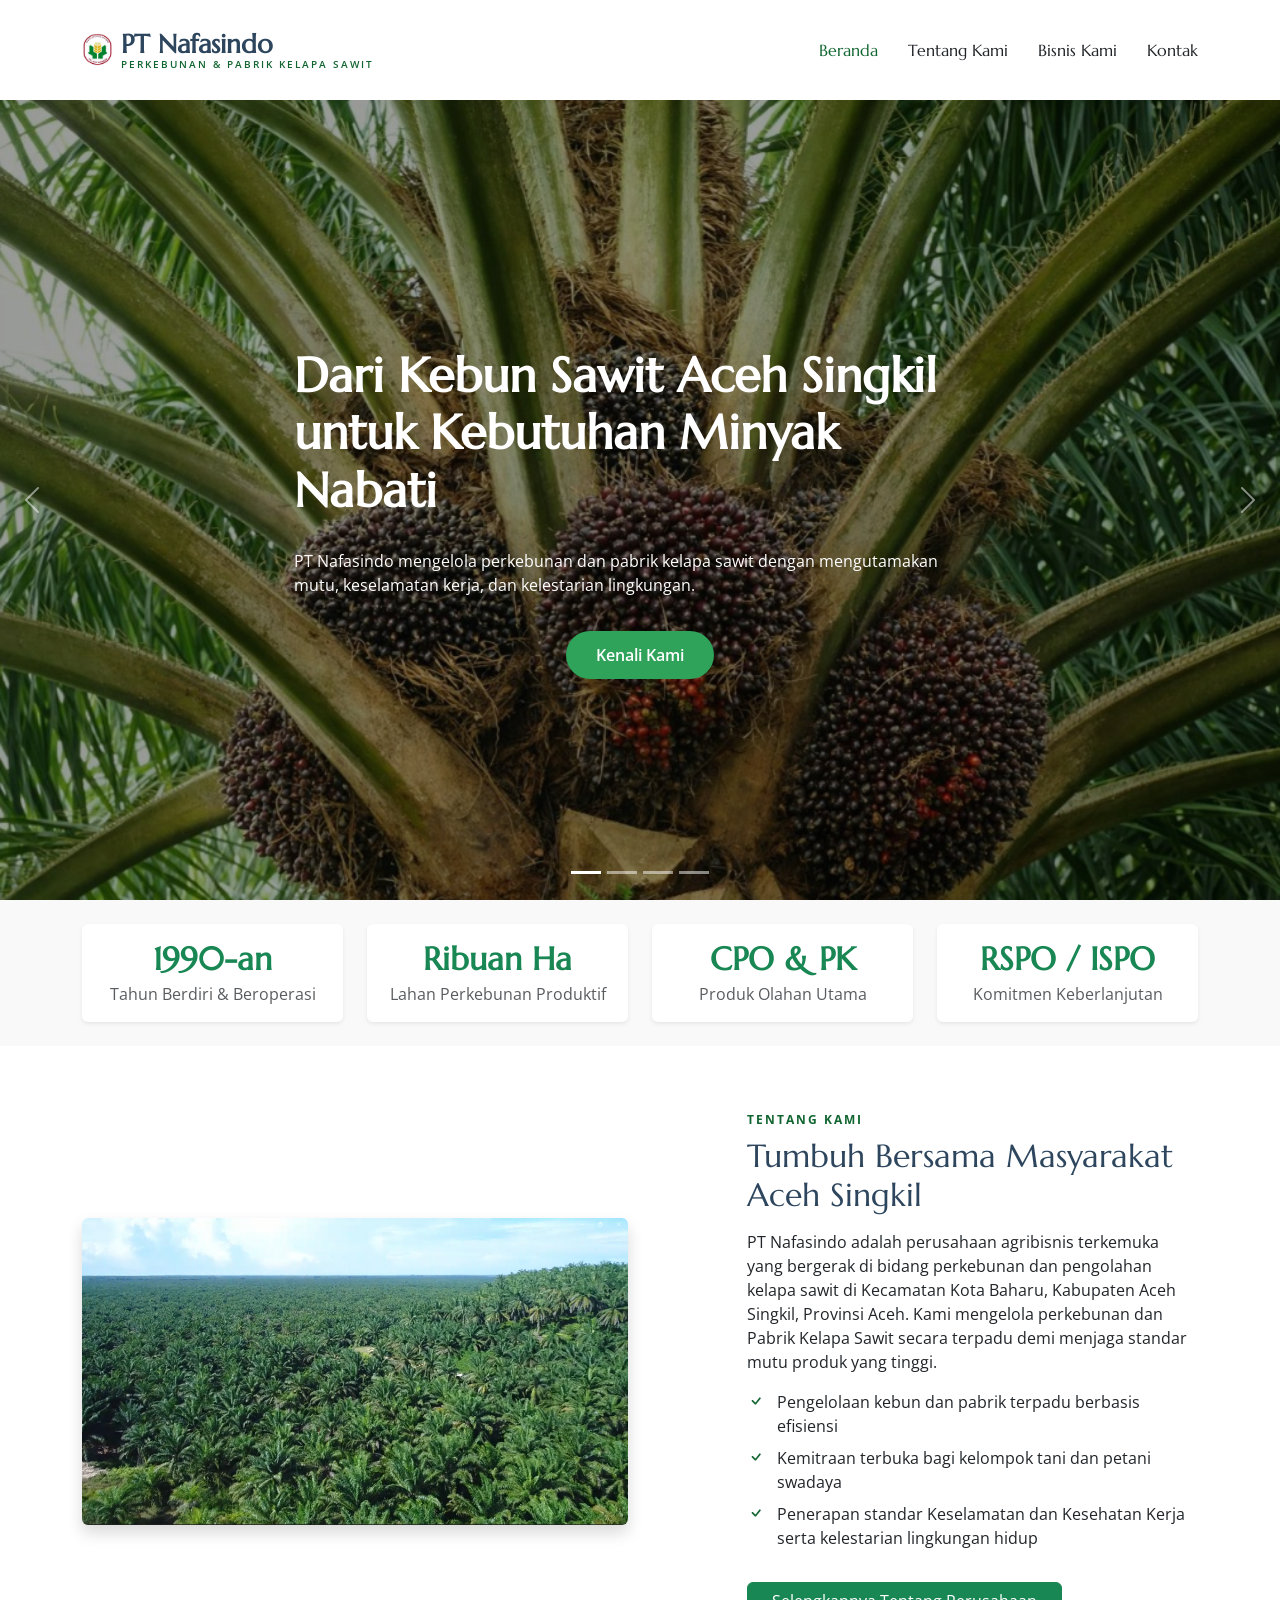
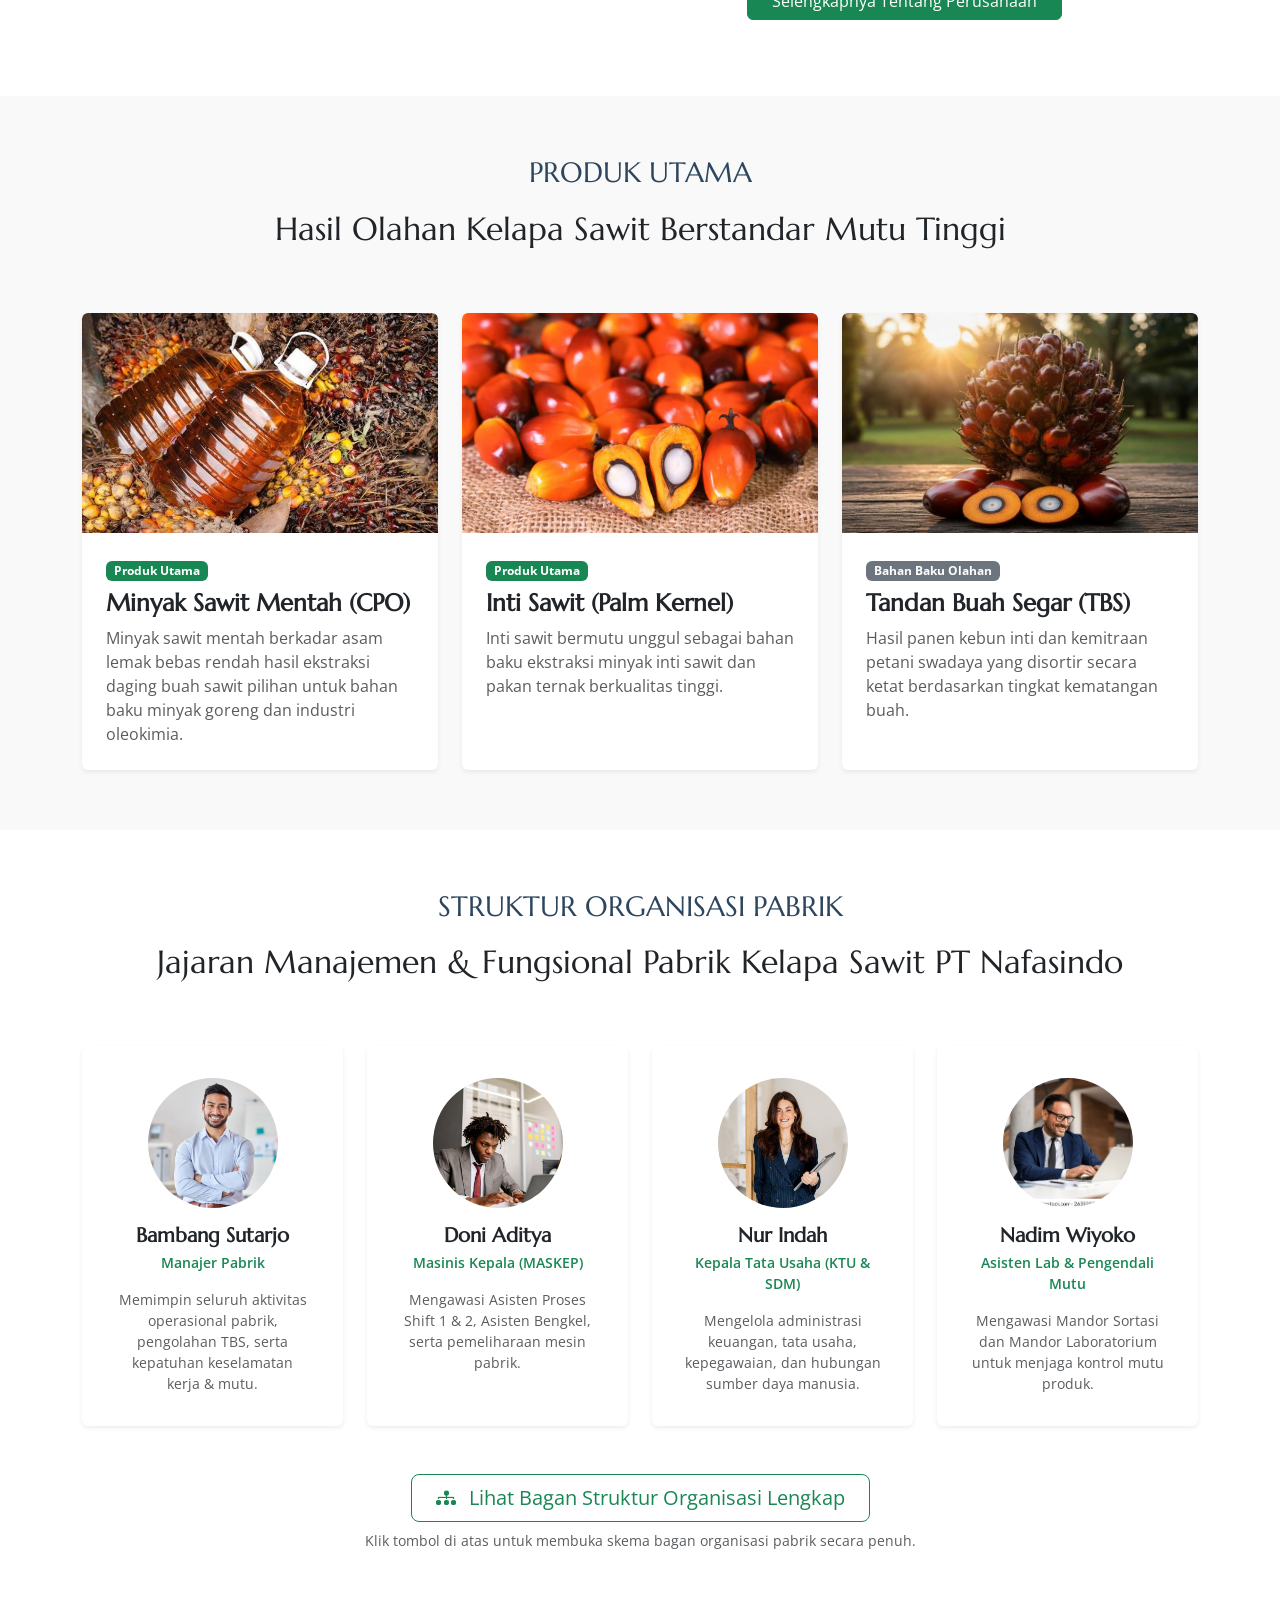
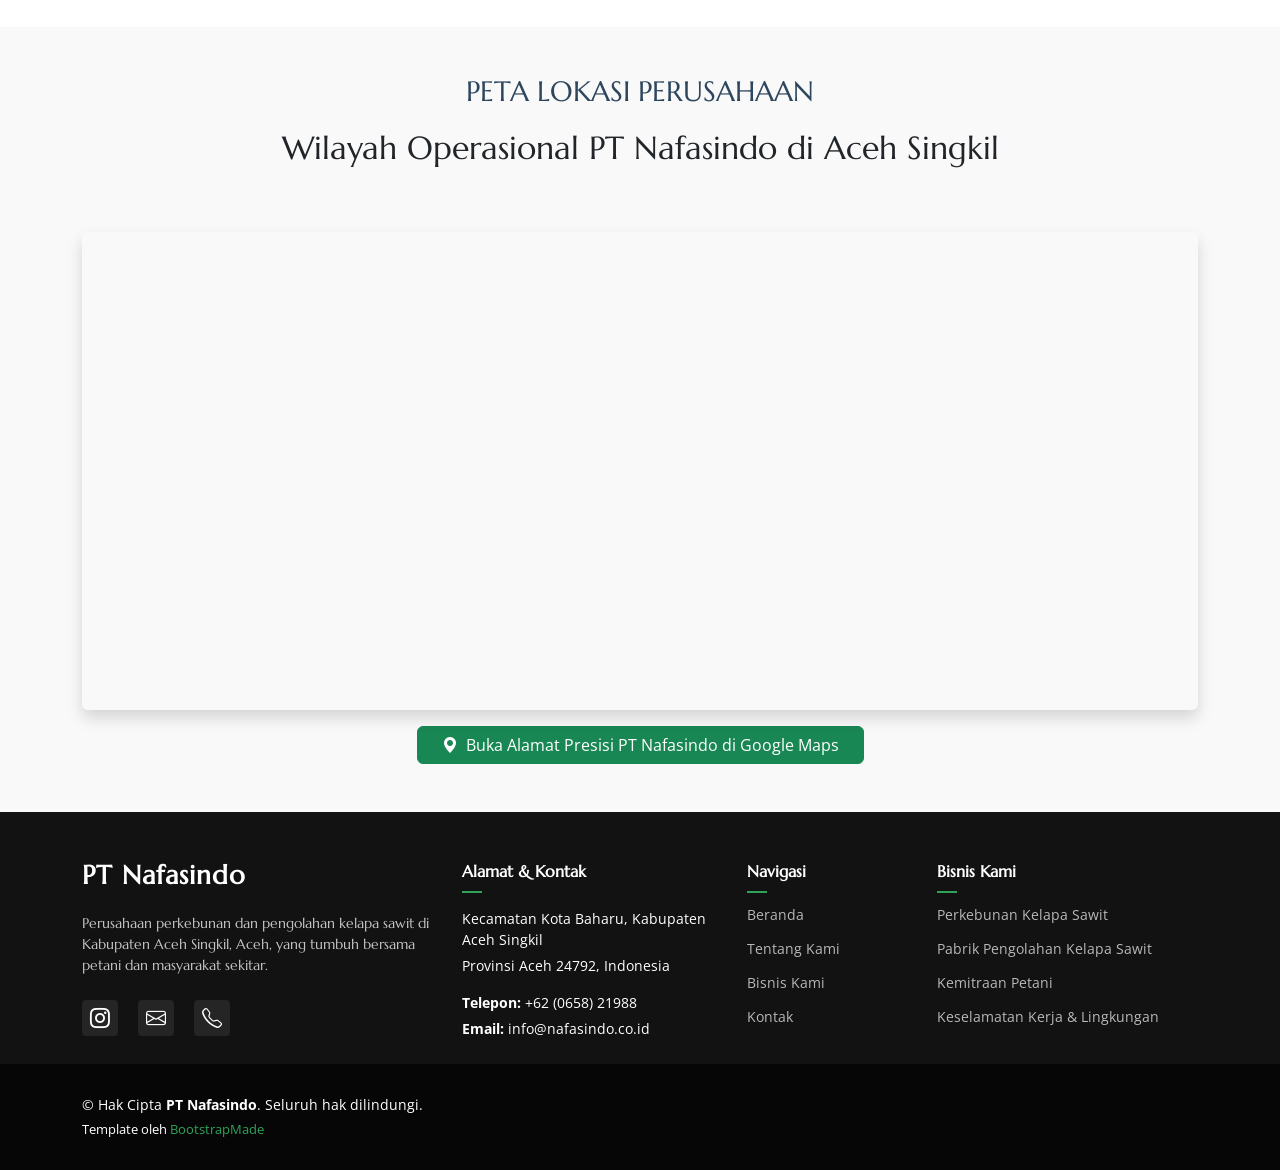
==== commit e4875223: "revisi" ====
--- a/index.html
+++ b/index.html
@@ -8,8 +8,8 @@
   <meta name="description" content="PT Nafasindo - Perusahaan Perkebunan dan Pabrik Pengolahan Kelapa Sawit Terintegrasi di Aceh Singkil.">
   <meta name="keywords" content="PT Nafasindo, Kelapa Sawit, Perkebunan Sawit, Aceh Singkil, CPO, Inti Sawit">
 
-  <link href="assets/img/favicon.png" rel="icon">
-  <link href="assets/img/apple-touch-icon.png" rel="apple-touch-icon">
+  <link href="assets/img/logo perusahaan.jpg" rel="icon">
+  <link href="assets/img/logo perusahaan.jpg" rel="apple-touch-icon">
 
   <link href="https://fonts.googleapis.com" rel="preconnect">
   <link href="https://fonts.gstatic.com" rel="preconnect" crossorigin>
@@ -286,21 +286,7 @@
       </div>
     </section>
 
-    <!-- Spanduk Imbauan / Kontak -->
-    <section class="nf-band">
-      <div class="container">
-        <div class="row align-items-center gy-3">
-          <div class="col-lg-8" data-aos="fade-up">
-            <h2>Tertarik bermitra atau ingin tahu lebih jauh?</h2>
-            <p class="mb-0 opacity-75">Tim kami siap menjawab pertanyaan seputar kemitraan petani, pasokan TBS, dan informasi operasional.</p>
-          </div>
-          <div class="col-lg-4 text-lg-end" data-aos="fade-up" data-aos-delay="100">
-            <a href="contact.html" class="btn-band">Hubungi Kami</a>
-          </div>
-        </div>
-      </div>
-    </section>
-
+  
   </main>
 
   <!-- Catatan Bawah / Footer -->
--- a/assets/css/nafasindo.css
+++ b/assets/css/nafasindo.css
@@ -1,4 +1,4 @@
-/* Penyesuaian khusus PT Nafasindo (dimuat setelah main.css) */
+
 .header .logo .logo-icon { font-size: 30px; color: var(--accent-color); margin-right: 8px; line-height: 1; }
 .header .logo .sitename { font-family: var(--heading-font); font-size: 26px; font-weight: 700; color: var(--heading-color); }
 .header .logo .sitename small { display:block; font-family: var(--default-font); font-size: 10px; letter-spacing: 2px; font-weight: 600; color: var(--accent-color); margin-top: 2px; }
@@ -48,7 +48,7 @@
 
 .page-title { background-position: center; background-size: cover; }
 
-/* Daftar centang yang bisa dipakai di semua halaman */
+
 .list-check { margin-bottom: 24px; }
 .list-check li { display: block; padding-left: 30px; position: relative; margin-bottom: 8px; }
 .list-check li:before {
@@ -56,3 +56,6 @@
   line-height: 1; color: var(--accent-color); font-size: 18px;
 }
 .dark-background .list-check li:before { color: #8be0a9; }
+.text-justify {
+  text-align: justify;
+}
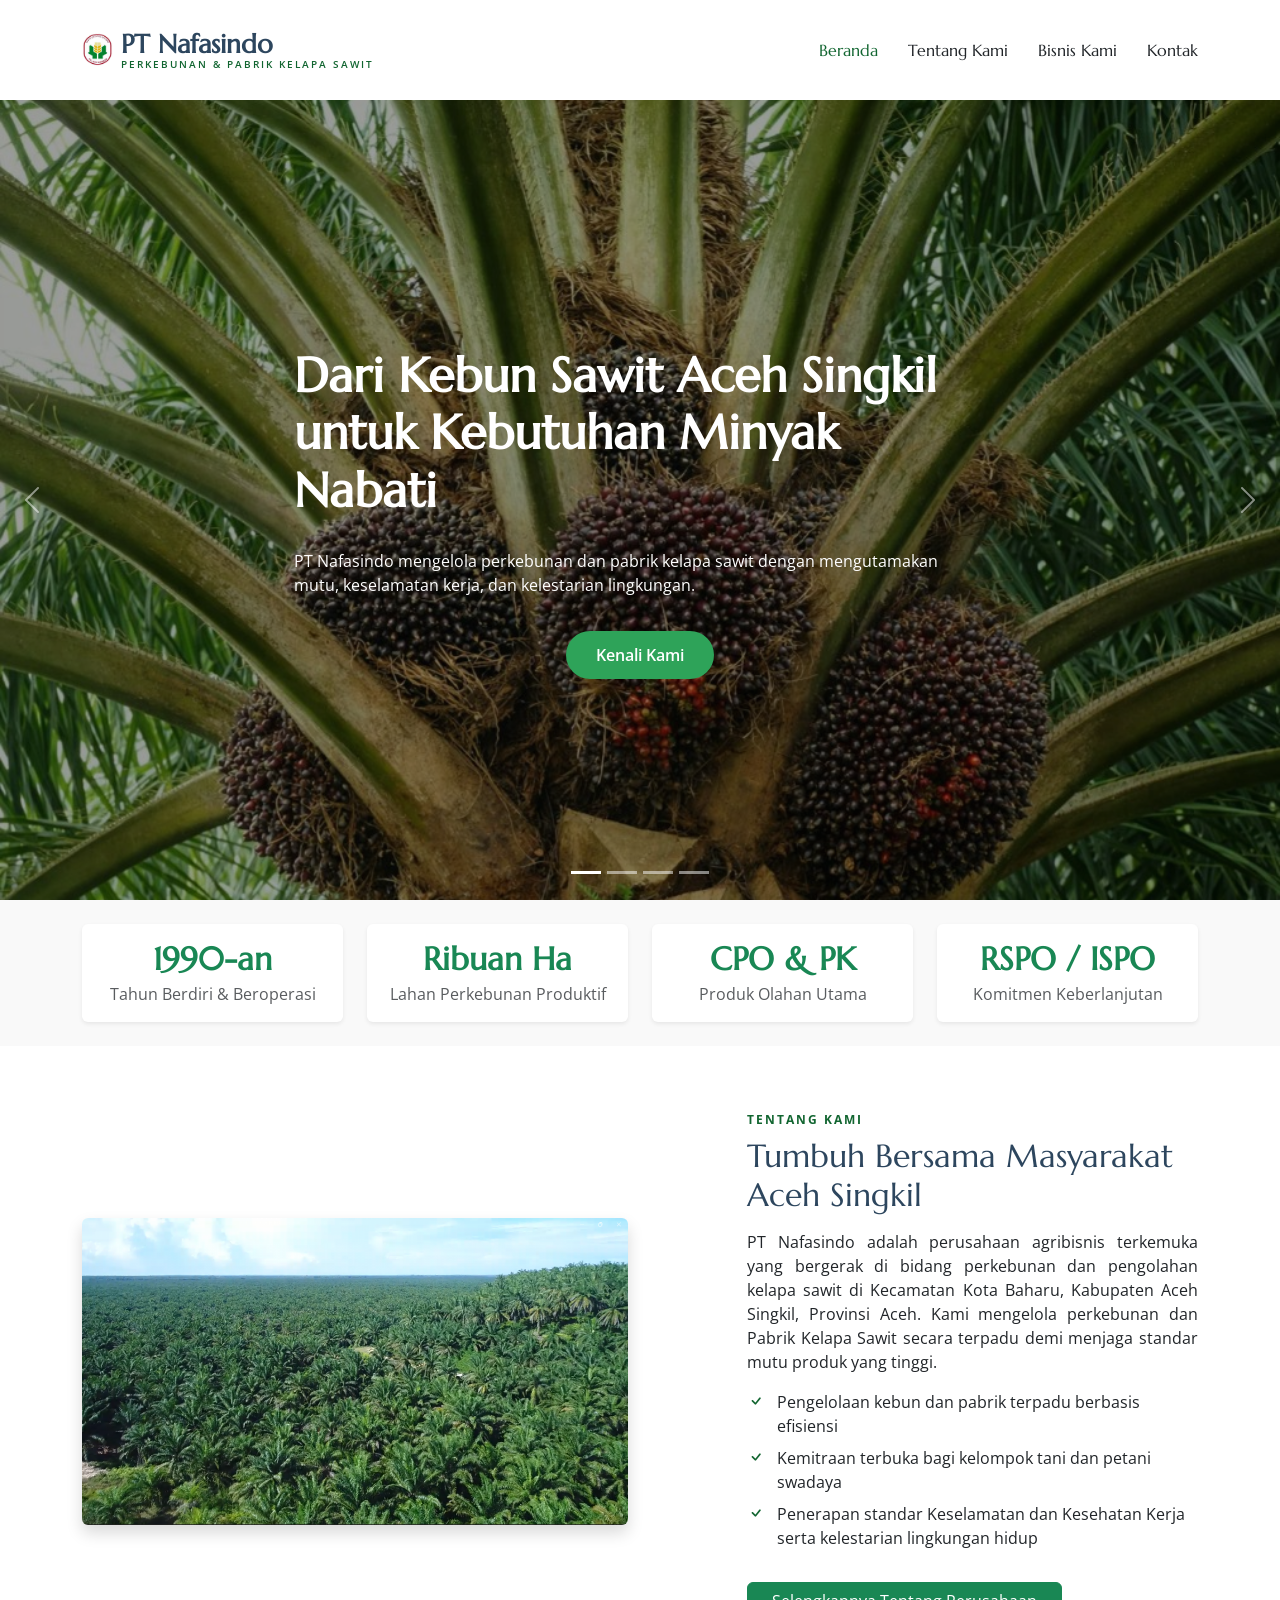
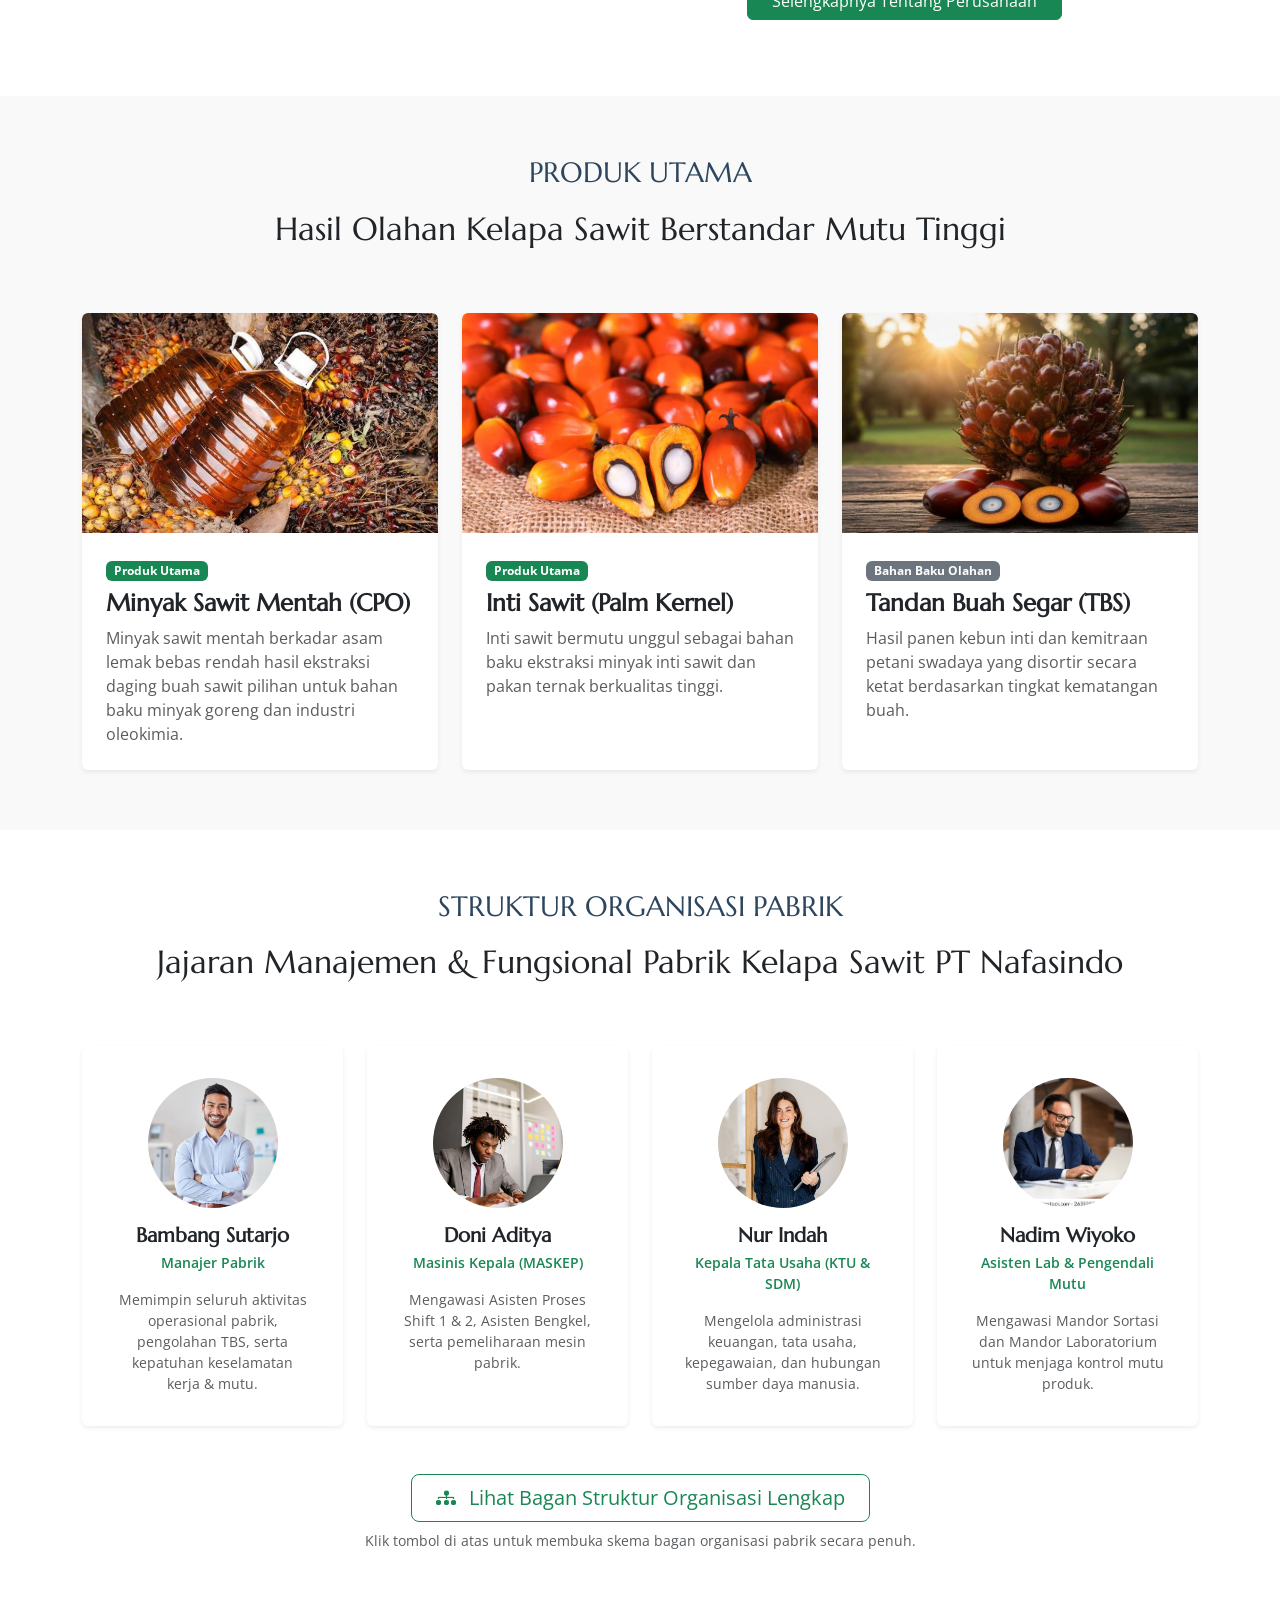
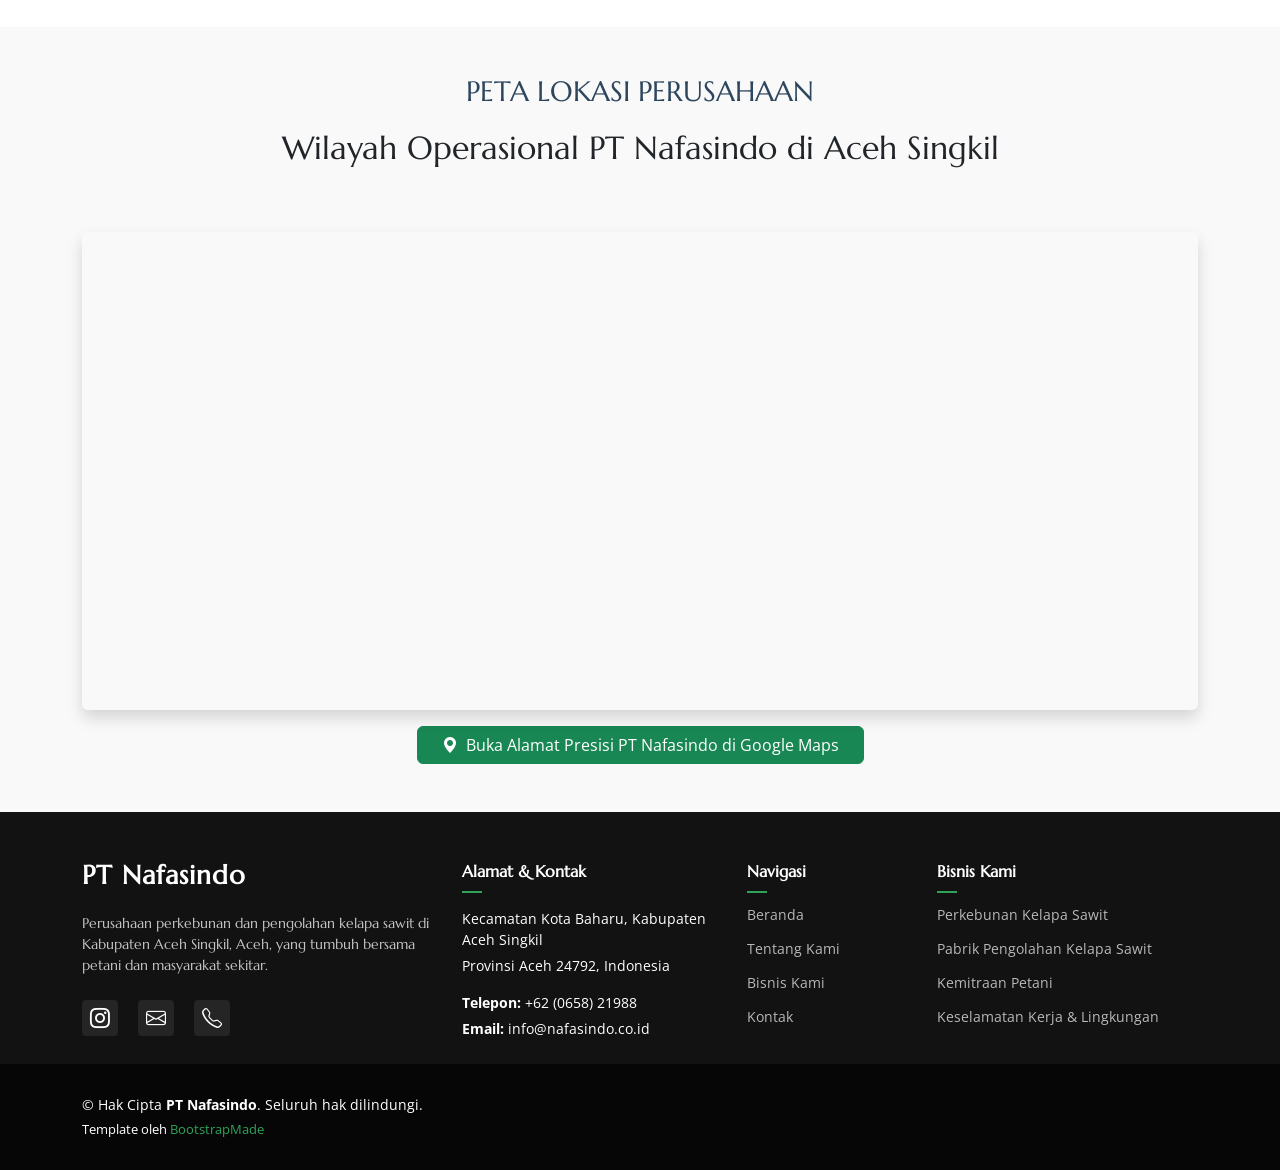
==== commit 0d1f2c30: "justify" ====
--- a/index.html
+++ b/index.html
@@ -141,7 +141,7 @@
           <div class="col-lg-5" data-aos="fade-up" data-aos-delay="100">
             <span class="nf-tag">Tentang Kami</span>
             <h2 class="content-title mb-3">Tumbuh Bersama Masyarakat Aceh Singkil</h2>
-            <p>PT Nafasindo adalah perusahaan agribisnis terkemuka yang bergerak di bidang perkebunan dan pengolahan kelapa sawit di Kecamatan Kota Baharu, Kabupaten Aceh Singkil, Provinsi Aceh. Kami mengelola perkebunan dan Pabrik Kelapa Sawit secara terpadu demi menjaga standar mutu produk yang tinggi.</p>
+            <p class="text-justify">PT Nafasindo adalah perusahaan agribisnis terkemuka yang bergerak di bidang perkebunan dan pengolahan kelapa sawit di Kecamatan Kota Baharu, Kabupaten Aceh Singkil, Provinsi Aceh. Kami mengelola perkebunan dan Pabrik Kelapa Sawit secara terpadu demi menjaga standar mutu produk yang tinggi.</p>
             <ul class="list-unstyled list-check">
               <li>Pengelolaan kebun dan pabrik terpadu berbasis efisiensi</li>
               <li>Kemitraan terbuka bagi kelompok tani dan petani swadaya</li>
